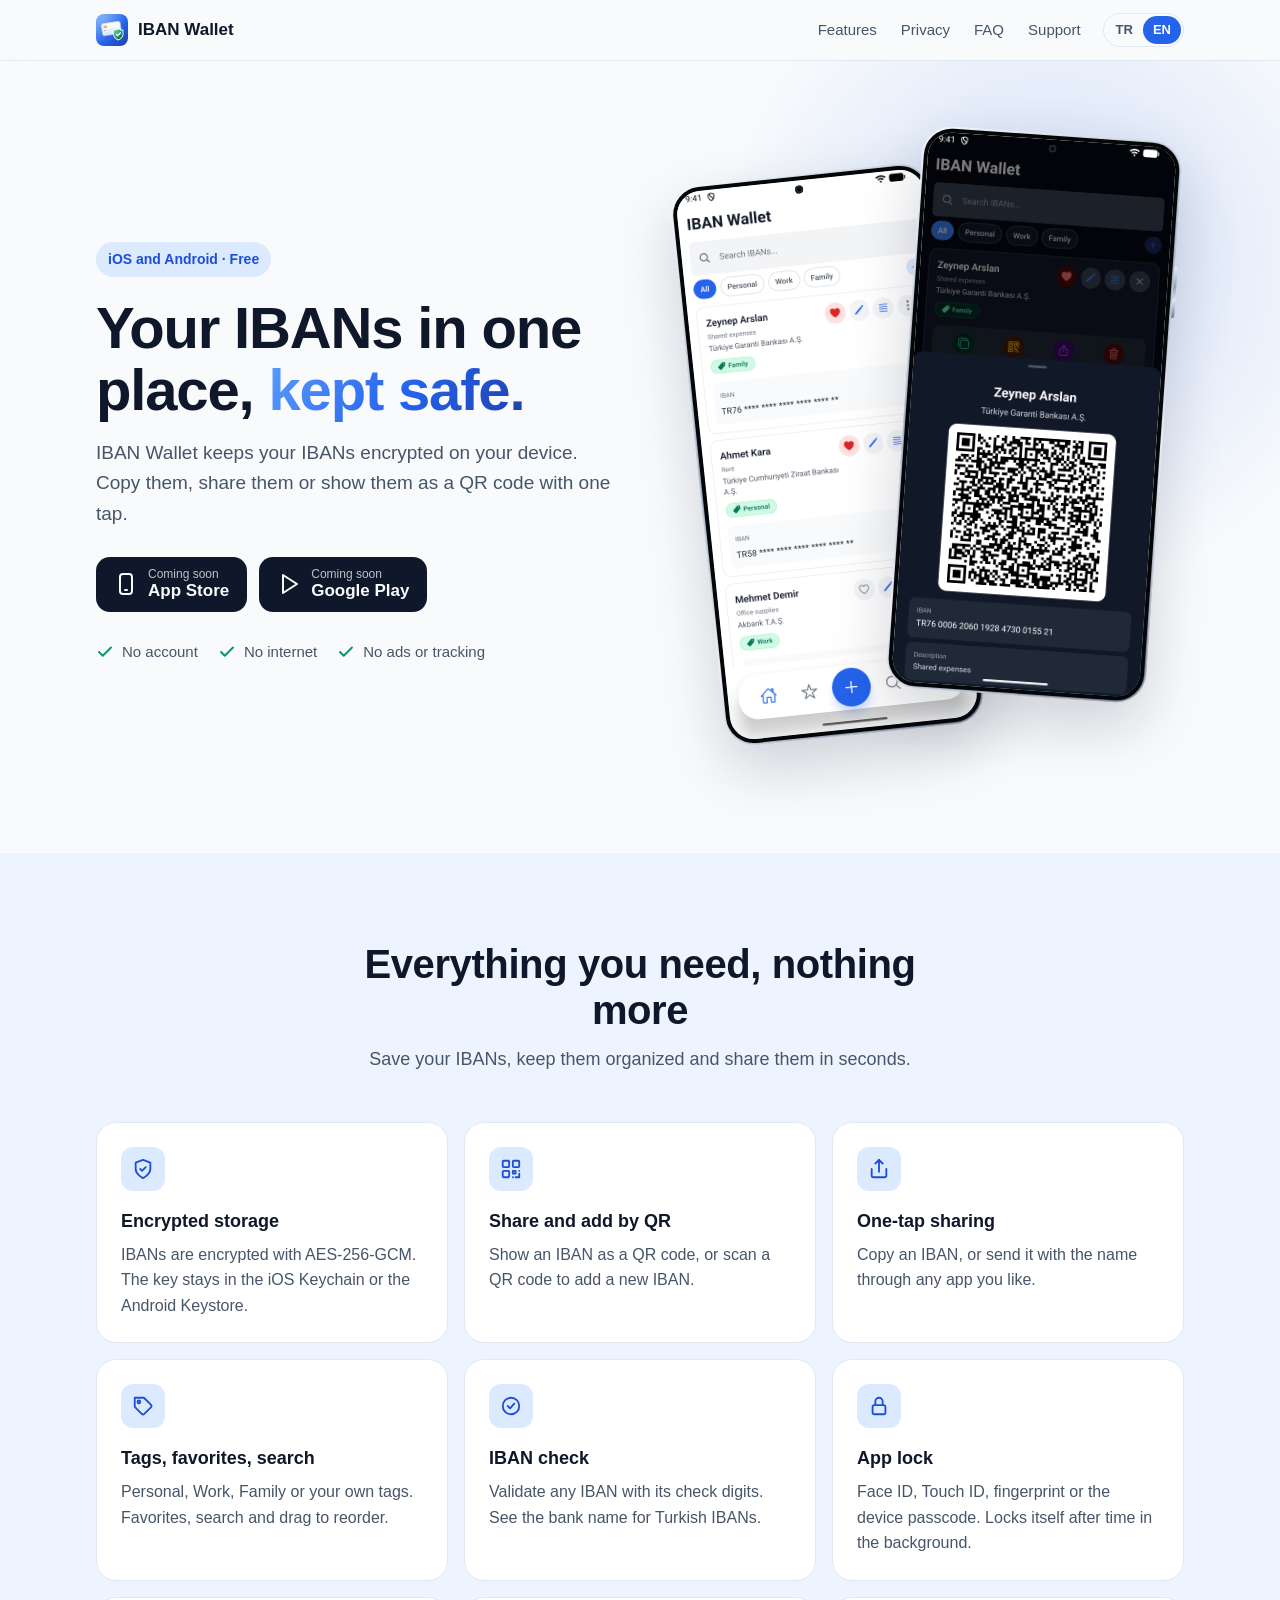
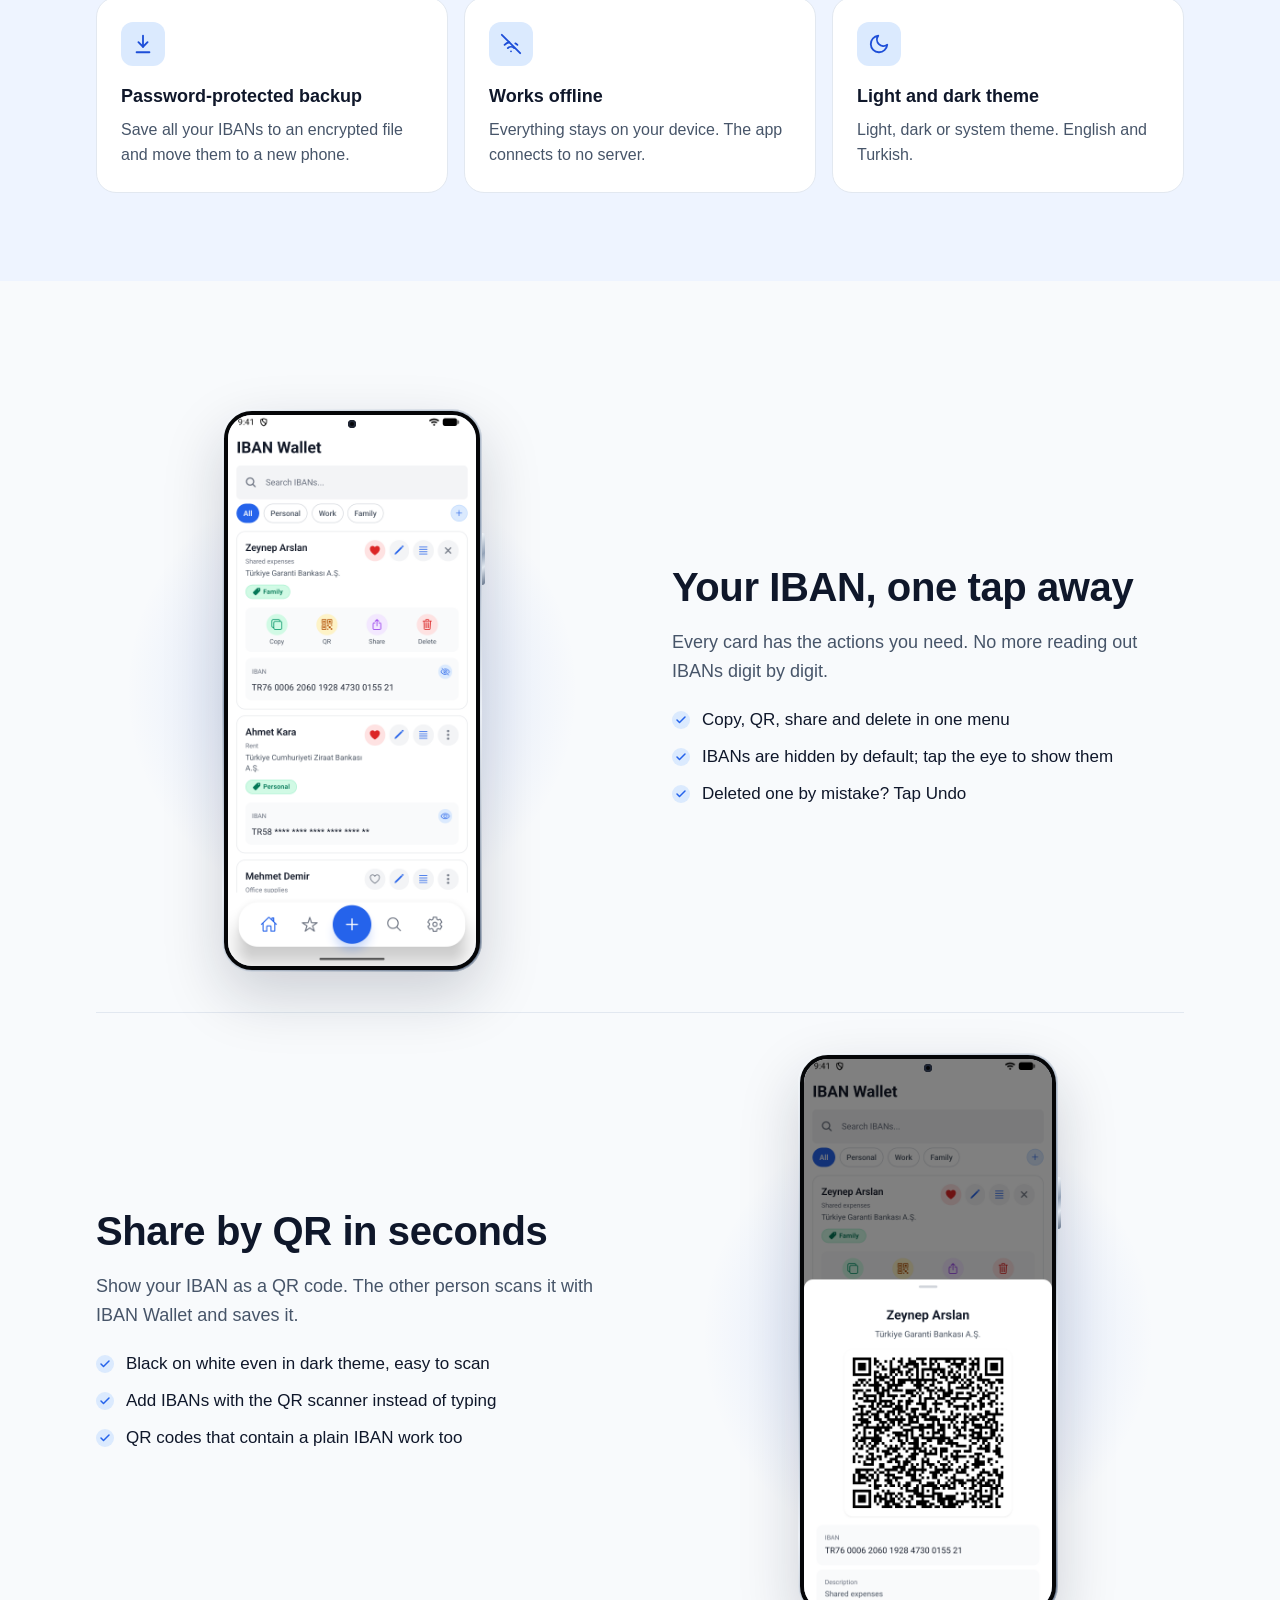
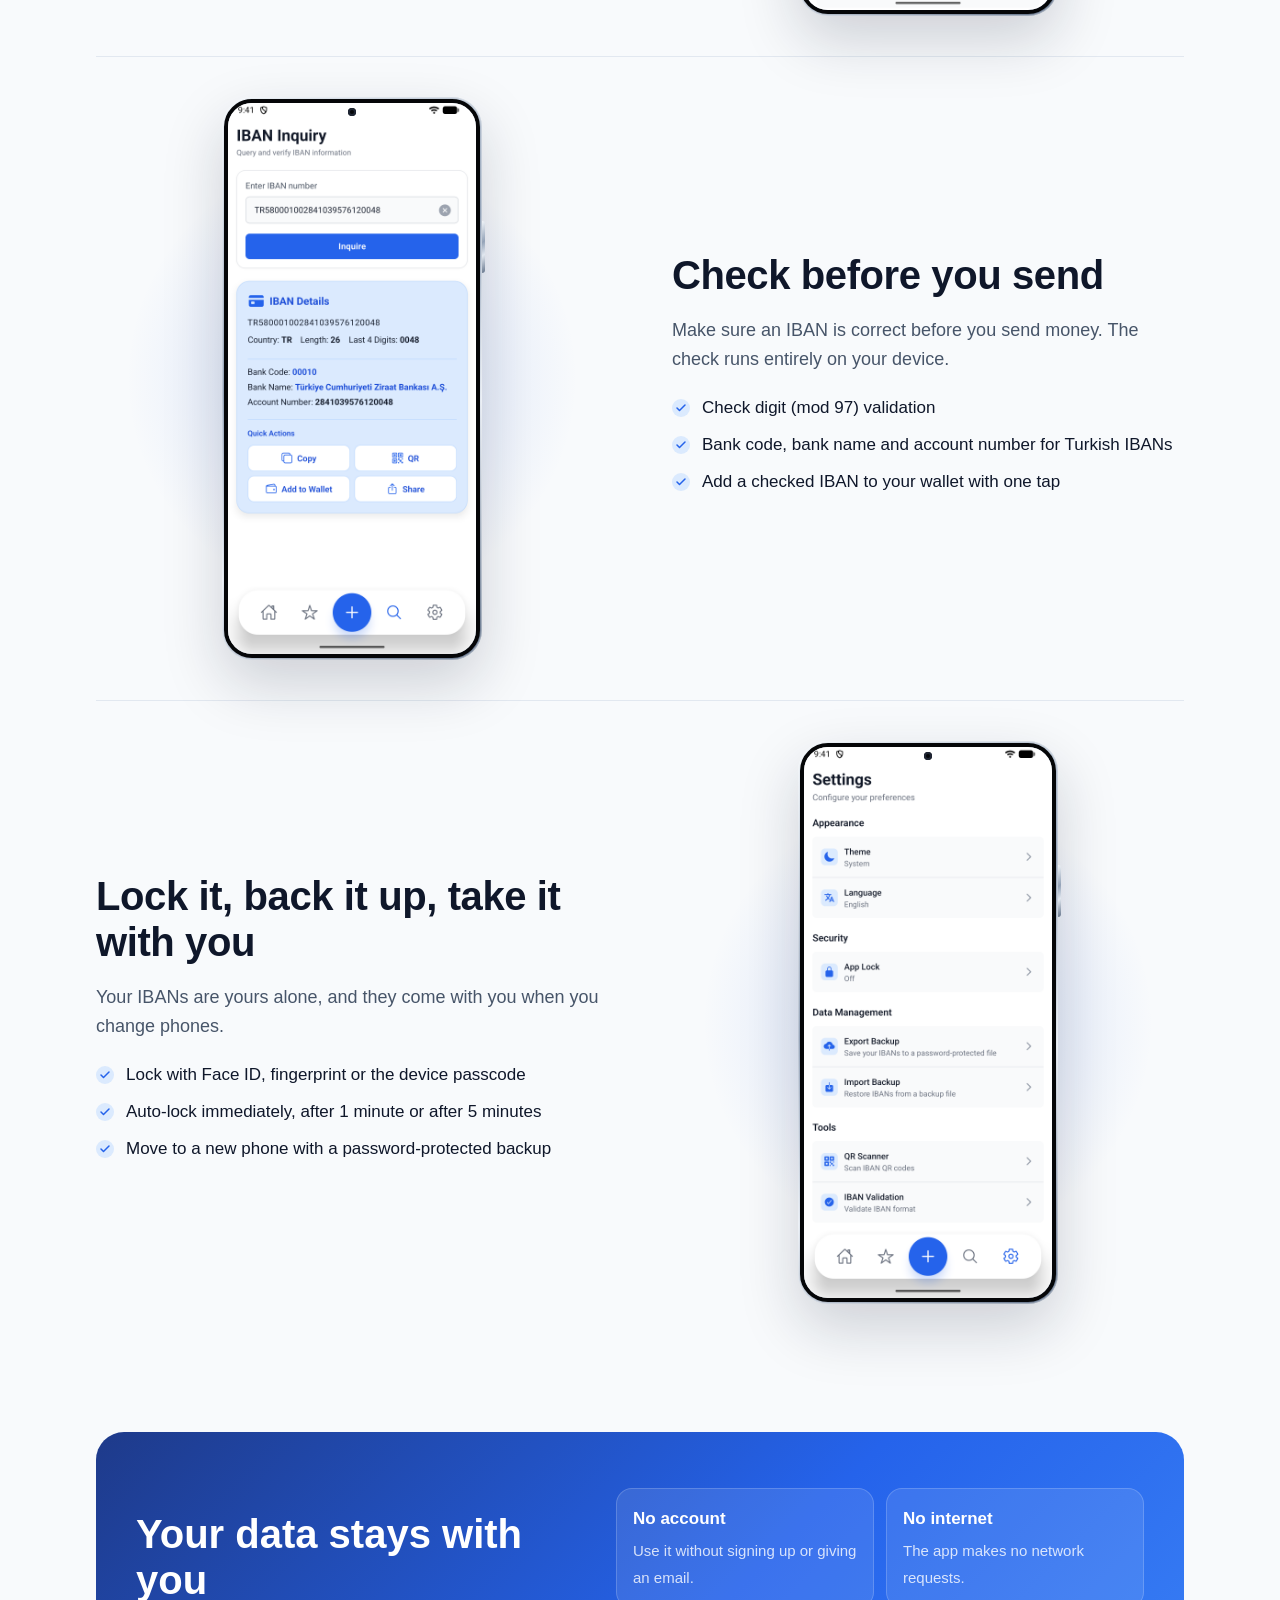
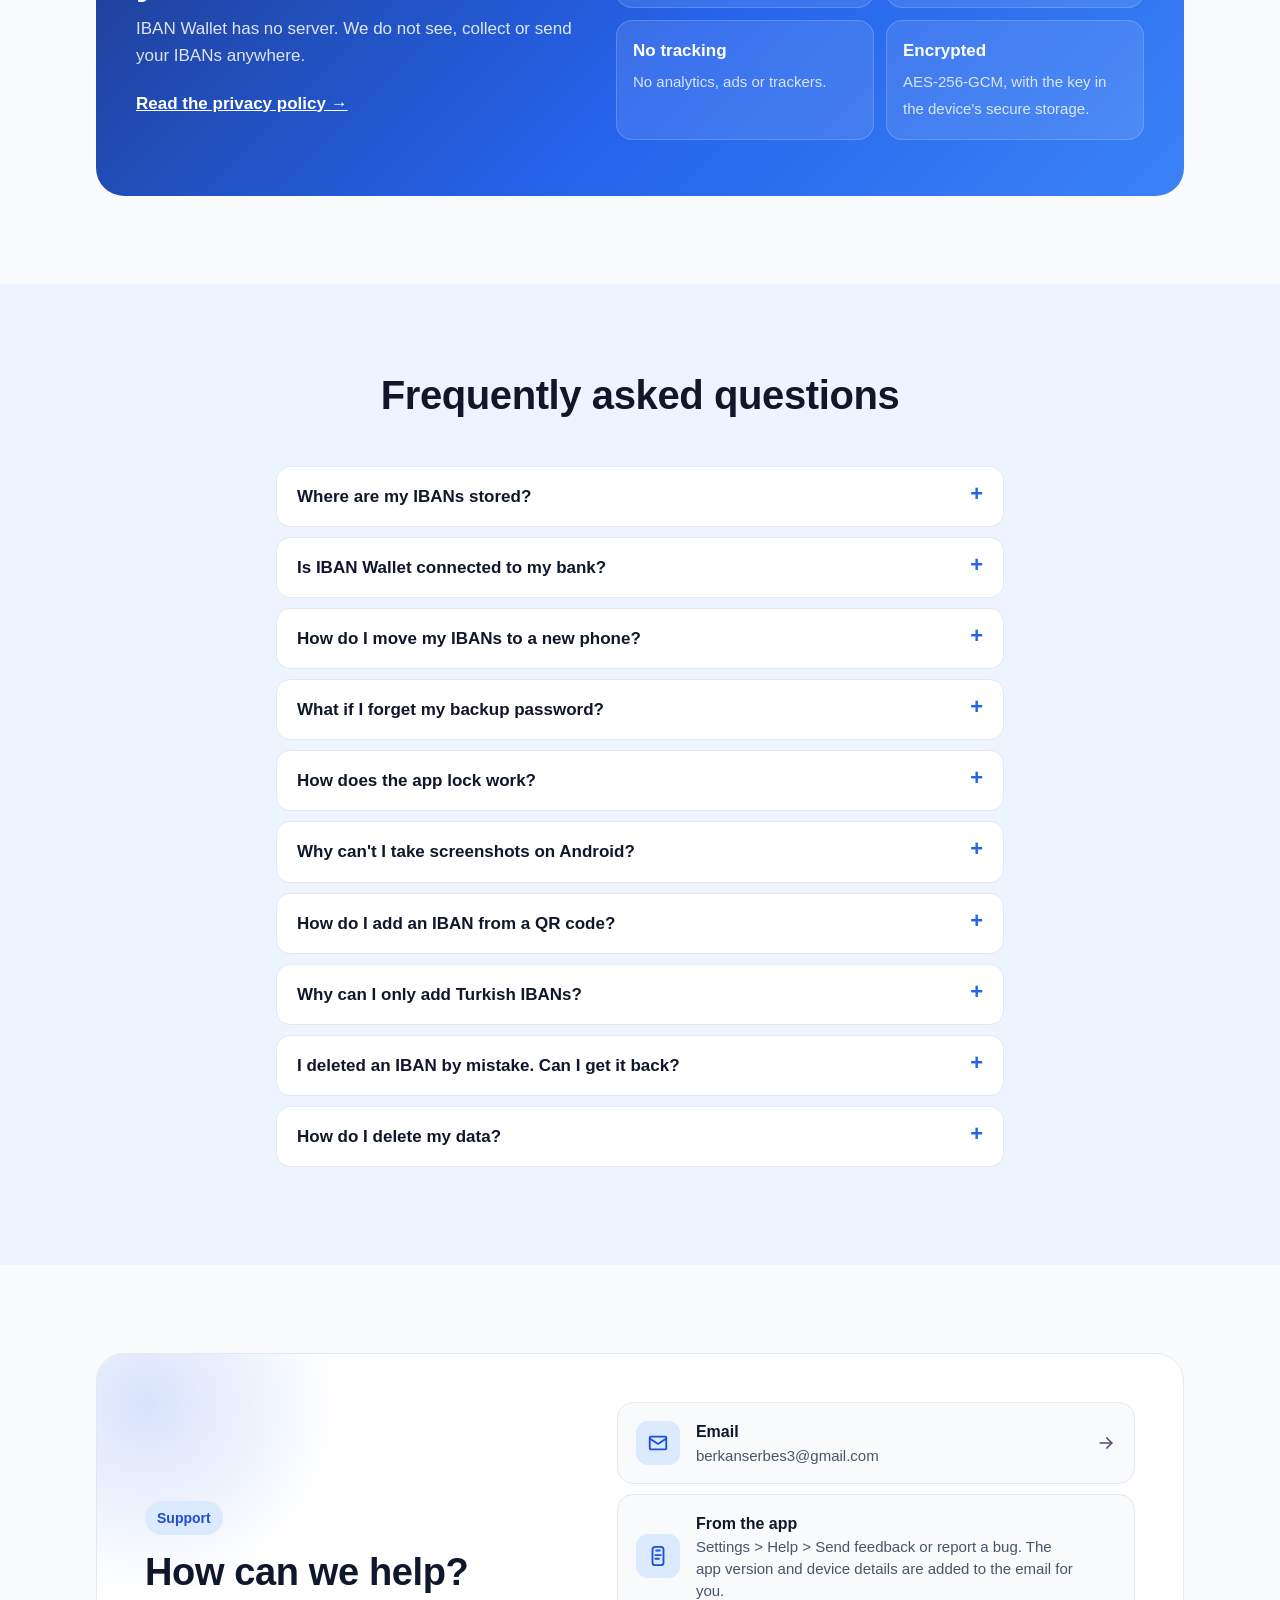
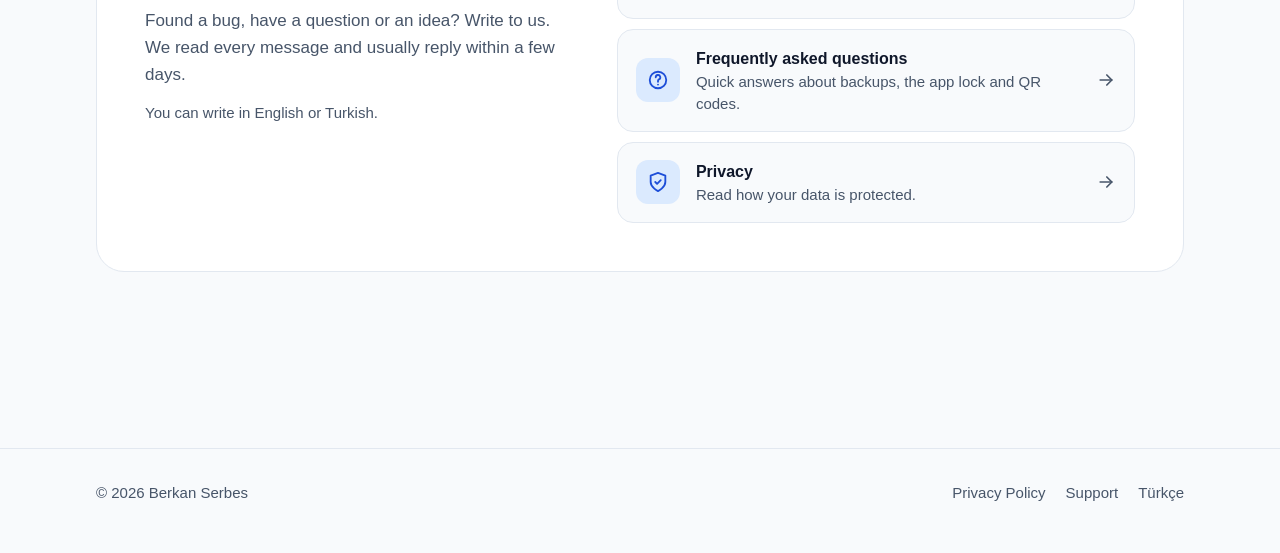
==== en/index.html @ 57b87718 "feat: Add IBAN Wallet website Landing page, support section and privacy policy in Turkish and Englis" ====
<!doctype html>
<html lang="en">
<head>
  <meta charset="utf-8">
  <meta name="viewport" content="width=device-width, initial-scale=1">
  <title>IBAN Wallet – Your IBANs in one place, kept safe</title>
  <meta name="description" content="IBAN Wallet keeps your IBANs encrypted on your device. Copy, share and show them as QR codes with one tap. No account, no internet, no tracking.">
  <meta name="theme-color" content="#2563eb">
  <meta property="og:title" content="IBAN Wallet">
  <meta property="og:description" content="Your IBANs in one place, kept safe. No account, no internet, no tracking.">
  <meta property="og:type" content="website">
  <link rel="icon" href="../icon.svg" type="image/svg+xml">
  <link rel="alternate" hreflang="tr" href="../">
  <link rel="alternate" hreflang="en" href="./">
  <link rel="stylesheet" href="../style.css">
</head>
<body>
  <header class="nav">
    <div class="container">
      <a class="brand" href="./"><img src="../icon.svg" alt="">IBAN Wallet</a>
      <nav class="nav-links" aria-label="Page">
        <a class="section-link" href="#features">Features</a>
        <a class="section-link" href="#privacy">Privacy</a>
        <a class="section-link" href="#faq">FAQ</a>
        <a class="section-link" href="#support">Support</a>
        <div class="lang"><a href="../" hreflang="tr" lang="tr">TR</a><span>EN</span></div>
      </nav>
    </div>
  </header>

  <main>
    <section class="hero">
      <div class="container">
        <div class="hero-text">
          <span class="eyebrow">iOS and Android · Free</span>
          <h1>Your IBANs in one place, <span class="accent">kept safe.</span></h1>
          <p class="lead">IBAN Wallet keeps your IBANs encrypted on your device. Copy them, share them or show them as a QR code with one tap.</p>
          <div class="store-buttons">
            <span class="store-button" aria-label="Coming soon to the App Store">
              <svg viewBox="0 0 24 24" fill="none" stroke="currentColor" stroke-width="2" stroke-linecap="round" stroke-linejoin="round" aria-hidden="true"><rect x="6" y="2" width="12" height="20" rx="3"/><path d="M11 18h2"/></svg>
              <span><small>Coming soon</small><strong>App Store</strong></span>
            </span>
            <span class="store-button" aria-label="Coming soon to Google Play">
              <svg viewBox="0 0 24 24" fill="none" stroke="currentColor" stroke-width="2" stroke-linecap="round" stroke-linejoin="round" aria-hidden="true"><path d="M6 3l14 9-14 9z"/></svg>
              <span><small>Coming soon</small><strong>Google Play</strong></span>
            </span>
          </div>
          <ul class="trust">
            <li><svg viewBox="0 0 24 24" fill="none" stroke="currentColor" stroke-width="2.5" stroke-linecap="round" stroke-linejoin="round" aria-hidden="true"><path d="M20 6 9 17l-5-5"/></svg>No account</li>
            <li><svg viewBox="0 0 24 24" fill="none" stroke="currentColor" stroke-width="2.5" stroke-linecap="round" stroke-linejoin="round" aria-hidden="true"><path d="M20 6 9 17l-5-5"/></svg>No internet</li>
            <li><svg viewBox="0 0 24 24" fill="none" stroke="currentColor" stroke-width="2.5" stroke-linecap="round" stroke-linejoin="round" aria-hidden="true"><path d="M20 6 9 17l-5-5"/></svg>No ads or tracking</li>
          </ul>
        </div>
        <div class="phones" aria-hidden="true">
          <div class="phone">
            <picture>
              <source srcset="../img/en/home-dark.png" media="(prefers-color-scheme: dark)">
              <img src="../img/en/home.png" alt="" width="540" height="1200">
            </picture>
          </div>
          <div class="phone">
            <img src="../img/en/qr-dark.png" alt="" width="540" height="1200">
          </div>
        </div>
      </div>
    </section>

    <section id="features" class="section alt">
      <div class="container">
        <div class="section-head">
          <h2>Everything you need, nothing more</h2>
          <p>Save your IBANs, keep them organized and share them in seconds.</p>
        </div>
        <div class="features">
          <article class="feature">
            <div class="icon"><svg viewBox="0 0 24 24" fill="none" stroke="currentColor" stroke-width="2" stroke-linecap="round" stroke-linejoin="round" aria-hidden="true"><path d="M12 22s8-4 8-10V5l-8-3-8 3v7c0 6 8 10 8 10z"/><path d="m9 12 2 2 4-4"/></svg></div>
            <h3>Encrypted storage</h3>
            <p>IBANs are encrypted with AES-256-GCM. The key stays in the iOS Keychain or the Android Keystore.</p>
          </article>
          <article class="feature">
            <div class="icon"><svg viewBox="0 0 24 24" fill="none" stroke="currentColor" stroke-width="2" stroke-linecap="round" stroke-linejoin="round" aria-hidden="true"><rect x="3" y="3" width="7" height="7" rx="1"/><rect x="14" y="3" width="7" height="7" rx="1"/><rect x="3" y="14" width="7" height="7" rx="1"/><path d="M14 14h3v3h-3zM21 14v.01M14 21h.01M17 21h4v-4"/></svg></div>
            <h3>Share and add by QR</h3>
            <p>Show an IBAN as a QR code, or scan a QR code to add a new IBAN.</p>
          </article>
          <article class="feature">
            <div class="icon"><svg viewBox="0 0 24 24" fill="none" stroke="currentColor" stroke-width="2" stroke-linecap="round" stroke-linejoin="round" aria-hidden="true"><path d="M4 12v7a2 2 0 0 0 2 2h12a2 2 0 0 0 2-2v-7"/><path d="m16 6-4-4-4 4"/><path d="M12 2v13"/></svg></div>
            <h3>One-tap sharing</h3>
            <p>Copy an IBAN, or send it with the name through any app you like.</p>
          </article>
          <article class="feature">
            <div class="icon"><svg viewBox="0 0 24 24" fill="none" stroke="currentColor" stroke-width="2" stroke-linecap="round" stroke-linejoin="round" aria-hidden="true"><path d="M20.6 13.4 13.4 20.6a2 2 0 0 1-2.8 0L3 13V3h10l7.6 7.6a2 2 0 0 1 0 2.8z"/><circle cx="7.5" cy="7.5" r="1.5"/></svg></div>
            <h3>Tags, favorites, search</h3>
            <p>Personal, Work, Family or your own tags. Favorites, search and drag to reorder.</p>
          </article>
          <article class="feature">
            <div class="icon"><svg viewBox="0 0 24 24" fill="none" stroke="currentColor" stroke-width="2" stroke-linecap="round" stroke-linejoin="round" aria-hidden="true"><circle cx="12" cy="12" r="9"/><path d="m8.5 12 2.5 2.5 4.5-5"/></svg></div>
            <h3>IBAN check</h3>
            <p>Validate any IBAN with its check digits. See the bank name for Turkish IBANs.</p>
          </article>
          <article class="feature">
            <div class="icon"><svg viewBox="0 0 24 24" fill="none" stroke="currentColor" stroke-width="2" stroke-linecap="round" stroke-linejoin="round" aria-hidden="true"><rect x="5" y="11" width="14" height="10" rx="2"/><path d="M8 11V7a4 4 0 0 1 8 0v4"/></svg></div>
            <h3>App lock</h3>
            <p>Face ID, Touch ID, fingerprint or the device passcode. Locks itself after time in the background.</p>
          </article>
          <article class="feature">
            <div class="icon"><svg viewBox="0 0 24 24" fill="none" stroke="currentColor" stroke-width="2" stroke-linecap="round" stroke-linejoin="round" aria-hidden="true"><path d="M12 3v12"/><path d="m7 10 5 5 5-5"/><path d="M5 21h14"/></svg></div>
            <h3>Password-protected backup</h3>
            <p>Save all your IBANs to an encrypted file and move them to a new phone.</p>
          </article>
          <article class="feature">
            <div class="icon"><svg viewBox="0 0 24 24" fill="none" stroke="currentColor" stroke-width="2" stroke-linecap="round" stroke-linejoin="round" aria-hidden="true"><path d="m2 2 20 20"/><path d="M8.5 16.5a5 5 0 0 1 7 0"/><path d="M5 12.9a10 10 0 0 1 5.2-2.8"/><path d="M19 12.9a10 10 0 0 0-2.3-1.6"/><path d="M12 20h.01"/></svg></div>
            <h3>Works offline</h3>
            <p>Everything stays on your device. The app connects to no server.</p>
          </article>
          <article class="feature">
            <div class="icon"><svg viewBox="0 0 24 24" fill="none" stroke="currentColor" stroke-width="2" stroke-linecap="round" stroke-linejoin="round" aria-hidden="true"><path d="M21 12.8A9 9 0 1 1 11.2 3a7 7 0 0 0 9.8 9.8z"/></svg></div>
            <h3>Light and dark theme</h3>
            <p>Light, dark or system theme. English and Turkish.</p>
          </article>
        </div>
      </div>
    </section>

    <section class="section">
      <div class="container">
        <div class="show">
          <div class="show-media">
            <div class="phone">
              <picture>
                <source srcset="../img/en/card-actions-dark.png" media="(prefers-color-scheme: dark)">
                <img src="../img/en/card-actions.png" alt="Copy, QR, share and delete actions on an IBAN card" width="540" height="1200" loading="lazy">
              </picture>
            </div>
          </div>
          <div class="show-text">
            <h2>Your IBAN, one tap away</h2>
            <p>Every card has the actions you need. No more reading out IBANs digit by digit.</p>
            <ul class="checks">
              <li>Copy, QR, share and delete in one menu</li>
              <li>IBANs are hidden by default; tap the eye to show them</li>
              <li>Deleted one by mistake? Tap Undo</li>
            </ul>
          </div>
        </div>

        <div class="show reverse">
          <div class="show-media">
            <div class="phone">
              <picture>
                <source srcset="../img/en/qr-dark.png" media="(prefers-color-scheme: dark)">
                <img src="../img/en/qr.png" alt="QR code created for an IBAN" width="540" height="1200" loading="lazy">
              </picture>
            </div>
          </div>
          <div class="show-text">
            <h2>Share by QR in seconds</h2>
            <p>Show your IBAN as a QR code. The other person scans it with IBAN Wallet and saves it.</p>
            <ul class="checks">
              <li>Black on white even in dark theme, easy to scan</li>
              <li>Add IBANs with the QR scanner instead of typing</li>
              <li>QR codes that contain a plain IBAN work too</li>
            </ul>
          </div>
        </div>

        <div class="show">
          <div class="show-media">
            <div class="phone">
              <picture>
                <source srcset="../img/en/inquiry-dark.png" media="(prefers-color-scheme: dark)">
                <img src="../img/en/inquiry.png" alt="IBAN check screen with bank code and bank name" width="540" height="1200" loading="lazy">
              </picture>
            </div>
          </div>
          <div class="show-text">
            <h2>Check before you send</h2>
            <p>Make sure an IBAN is correct before you send money. The check runs entirely on your device.</p>
            <ul class="checks">
              <li>Check digit (mod 97) validation</li>
              <li>Bank code, bank name and account number for Turkish IBANs</li>
              <li>Add a checked IBAN to your wallet with one tap</li>
            </ul>
          </div>
        </div>

        <div class="show reverse">
          <div class="show-media">
            <div class="phone">
              <picture>
                <source srcset="../img/en/settings-dark.png" media="(prefers-color-scheme: dark)">
                <img src="../img/en/settings.png" alt="Settings screen with app lock and backup" width="540" height="1200" loading="lazy">
              </picture>
            </div>
          </div>
          <div class="show-text">
            <h2>Lock it, back it up, take it with you</h2>
            <p>Your IBANs are yours alone, and they come with you when you change phones.</p>
            <ul class="checks">
              <li>Lock with Face ID, fingerprint or the device passcode</li>
              <li>Auto-lock immediately, after 1 minute or after 5 minutes</li>
              <li>Move to a new phone with a password-protected backup</li>
            </ul>
          </div>
        </div>
      </div>
    </section>

    <section id="privacy" class="section" style="padding-top:0">
      <div class="container">
        <div class="privacy-band">
          <div>
            <h2>Your data stays with you</h2>
            <p>IBAN Wallet has no server. We do not see, collect or send your IBANs anywhere.</p>
            <a class="link" href="privacy/">Read the privacy policy →</a>
          </div>
          <div class="privacy-points">
            <div><strong>No account</strong><span>Use it without signing up or giving an email.</span></div>
            <div><strong>No internet</strong><span>The app makes no network requests.</span></div>
            <div><strong>No tracking</strong><span>No analytics, ads or trackers.</span></div>
            <div><strong>Encrypted</strong><span>AES-256-GCM, with the key in the device's secure storage.</span></div>
          </div>
        </div>
      </div>
    </section>

    <section id="faq" class="section alt">
      <div class="container narrow">
        <div class="section-head">
          <h2>Frequently asked questions</h2>
        </div>

        <details>
          <summary>Where are my IBANs stored?</summary>
          <p>Only on your device, encrypted. IBAN Wallet has no account or server, and your IBANs are never sent over the internet.</p>
        </details>
        <details>
          <summary>Is IBAN Wallet connected to my bank?</summary>
          <p>No. IBAN Wallet is not a banking app. It does not connect to any bank, move money or show balances. It only helps you keep your IBANs organized and share them.</p>
        </details>
        <details>
          <summary>How do I move my IBANs to a new phone?</summary>
          <p>Go to Settings &gt; Export Backup, choose a password and save the file (for example to Files, Drive or email). On the new phone, use Settings &gt; Import Backup with the same password. Existing IBANs are kept and duplicates are skipped.</p>
        </details>
        <details>
          <summary>What if I forget my backup password?</summary>
          <p>The backup cannot be opened without it, and there is no way to reset it. Export a new backup with a password you will remember.</p>
        </details>
        <details>
          <summary>How does the app lock work?</summary>
          <p>Turn it on in Settings &gt; App Lock. The app then asks for Face ID, fingerprint or your device passcode when it opens and after it has been in the background for the time you choose.</p>
        </details>
        <details>
          <summary>Why can't I take screenshots on Android?</summary>
          <p>While the app lock is on, screenshots are turned off on Android, so your IBANs do not show in the recent apps screen. Turn the lock off to take screenshots again.</p>
        </details>
        <details>
          <summary>How do I add an IBAN from a QR code?</summary>
          <p>Open Settings &gt; QR Scanner and point the camera at the code. QR codes shown by IBAN Wallet and codes that contain a plain IBAN are supported.</p>
        </details>
        <details>
          <summary>Why can I only add Turkish IBANs?</summary>
          <p>The add form currently supports TR IBANs. Support for IBANs from other countries is planned.</p>
        </details>
        <details>
          <summary>I deleted an IBAN by mistake. Can I get it back?</summary>
          <p>Yes, tap Undo on the message that appears right after deleting.</p>
        </details>
        <details>
          <summary>How do I delete my data?</summary>
          <p>You can delete any IBAN in the app. Uninstalling the app removes all of its data from your device.</p>
        </details>
      </div>
    </section>

    <section id="support" class="section">
      <div class="container">
        <div class="support">
          <div class="support-intro">
            <span class="eyebrow">Support</span>
            <h2>How can we help?</h2>
            <p>Found a bug, have a question or an idea? Write to us. We read every message and usually reply within a few days.</p>
            <p class="support-meta">You can write in English or Turkish.</p>
          </div>
          <div class="support-options">
          <a class="option" href="mailto:berkanserbes3@gmail.com?subject=IBAN%20Wallet%20Support">
            <span class="option-icon"><svg viewBox="0 0 24 24" fill="none" stroke="currentColor" stroke-width="2" stroke-linecap="round" stroke-linejoin="round" aria-hidden="true"><path d="M4 5h16a1 1 0 0 1 1 1v12a1 1 0 0 1-1 1H4a1 1 0 0 1-1-1V6a1 1 0 0 1 1-1z"/><path d="m3 7 9 6 9-6"/></svg></span>
            <span class="option-text"><strong>Email</strong><span>berkanserbes3@gmail.com</span></span>
            <svg class="option-arrow" viewBox="0 0 24 24" fill="none" stroke="currentColor" stroke-width="2" stroke-linecap="round" stroke-linejoin="round" aria-hidden="true"><path d="M5 12h14"/><path d="m13 6 6 6-6 6"/></svg>
          </a>
          <div class="option">
            <span class="option-icon"><svg viewBox="0 0 24 24" fill="none" stroke="currentColor" stroke-width="2" stroke-linecap="round" stroke-linejoin="round" aria-hidden="true"><rect x="6" y="2" width="12" height="20" rx="3"/><path d="M10 6h4"/><path d="M9 11h6M9 15h4"/></svg></span>
            <span class="option-text"><strong>From the app</strong><span>Settings &gt; Help &gt; Send feedback or report a bug. The app version and device details are added to the email for you.</span></span>
          </div>
          <a class="option" href="#faq">
            <span class="option-icon"><svg viewBox="0 0 24 24" fill="none" stroke="currentColor" stroke-width="2" stroke-linecap="round" stroke-linejoin="round" aria-hidden="true"><circle cx="12" cy="12" r="9"/><path d="M9.5 9a2.5 2.5 0 1 1 3.5 2.3c-.6.3-1 .8-1 1.5V14"/><path d="M12 17h.01"/></svg></span>
            <span class="option-text"><strong>Frequently asked questions</strong><span>Quick answers about backups, the app lock and QR codes.</span></span>
            <svg class="option-arrow" viewBox="0 0 24 24" fill="none" stroke="currentColor" stroke-width="2" stroke-linecap="round" stroke-linejoin="round" aria-hidden="true"><path d="M5 12h14"/><path d="m13 6 6 6-6 6"/></svg>
          </a>
          <a class="option" href="privacy/">
            <span class="option-icon"><svg viewBox="0 0 24 24" fill="none" stroke="currentColor" stroke-width="2" stroke-linecap="round" stroke-linejoin="round" aria-hidden="true"><path d="M12 22s8-4 8-10V5l-8-3-8 3v7c0 6 8 10 8 10z"/><path d="m9 12 2 2 4-4"/></svg></span>
            <span class="option-text"><strong>Privacy</strong><span>Read how your data is protected.</span></span>
            <svg class="option-arrow" viewBox="0 0 24 24" fill="none" stroke="currentColor" stroke-width="2" stroke-linecap="round" stroke-linejoin="round" aria-hidden="true"><path d="M5 12h14"/><path d="m13 6 6 6-6 6"/></svg>
          </a>
          </div>
        </div>
      </div>
    </section>
  </main>

  <footer>
    <div class="container">
      <span>© 2026 Berkan Serbes</span>
      <nav aria-label="Footer">
        <a href="privacy/">Privacy Policy</a>
        <a href="#support">Support</a>
        <a href="../" hreflang="tr" lang="tr">Türkçe</a>
      </nav>
    </div>
  </footer>
</body>
</html>
---- style.css ----
:root {
  --bg: #f8fafc;
  --bg-alt: #eef4ff;
  --surface: #ffffff;
  --text: #0f172a;
  --muted: #475569;
  --border: #e2e8f0;
  --primary: #2563eb;
  --primary-strong: #1d4ed8;
  --primary-soft: #dbeafe;
  --primary-soft-text: #1d4ed8;
  --glow: rgba(37, 99, 235, 0.18);
  --frame: linear-gradient(145deg, #f1f5f9, #94a3b8 40%, #e2e8f0 65%, #64748b);
  --shadow: 0 24px 60px rgba(15, 23, 42, 0.18);
  color-scheme: light;
}

@media (prefers-color-scheme: dark) {
  :root {
    --bg: #0b1120;
    --bg-alt: #0f1a33;
    --surface: #111827;
    --text: #f1f5f9;
    --muted: #94a3b8;
    --border: #1f2937;
    --primary: #3b82f6;
    --primary-strong: #60a5fa;
    --primary-soft: #172554;
    --primary-soft-text: #93c5fd;
    --glow: rgba(59, 130, 246, 0.22);
    --frame: linear-gradient(145deg, #64748b, #1e293b 40%, #475569 65%, #0f172a);
    --shadow: 0 24px 60px rgba(0, 0, 0, 0.5);
    color-scheme: dark;
  }
}

* {
  box-sizing: border-box;
}

html {
  -webkit-text-size-adjust: 100%;
  scroll-behavior: smooth;
}

body {
  margin: 0;
  background: var(--bg);
  color: var(--text);
  font-family: -apple-system, BlinkMacSystemFont, "Segoe UI", Roboto, "Helvetica Neue", Arial, sans-serif;
  font-size: 17px;
  line-height: 1.6;
}

img {
  display: block;
  max-width: 100%;
  height: auto;
}

a {
  color: var(--primary);
}

.container {
  max-width: 1120px;
  margin: 0 auto;
  padding: 0 16px;
}

.narrow {
  max-width: 760px;
}

/* Navigation */

.nav {
  position: sticky;
  top: 0;
  z-index: 10;
  background: color-mix(in srgb, var(--bg) 85%, transparent);
  backdrop-filter: saturate(180%) blur(12px);
  -webkit-backdrop-filter: saturate(180%) blur(12px);
  border-bottom: 1px solid var(--border);
}

.nav .container {
  display: flex;
  align-items: center;
  justify-content: space-between;
  gap: 16px;
  height: 60px;
}

.brand {
  display: flex;
  align-items: center;
  gap: 10px;
  color: var(--text);
  font-weight: 700;
  text-decoration: none;
  white-space: nowrap;
}

.brand img {
  width: 32px;
  height: 32px;
  border-radius: 8px;
}

.nav-links {
  display: flex;
  align-items: center;
  gap: 4px;
  font-size: 15px;
}

.nav-links a {
  color: var(--muted);
  text-decoration: none;
  padding: 6px 10px;
  border-radius: 8px;
}

.nav-links a:hover {
  color: var(--text);
  background: var(--bg-alt);
}

.lang {
  display: flex;
  align-items: center;
  margin-left: 8px;
  border: 1px solid var(--border);
  border-radius: 999px;
  padding: 2px;
  font-size: 13px;
  font-weight: 600;
}

.lang a,
.lang span {
  padding: 4px 10px;
  border-radius: 999px;
}

.lang span {
  background: var(--primary);
  color: #ffffff;
}

.nav-links .lang a {
  padding: 4px 10px;
}

@media (max-width: 720px) {
  .nav-links .section-link {
    display: none;
  }
}

/* Hero */

.hero {
  position: relative;
  overflow: hidden;
  padding: 72px 0 80px;
}

.hero::before {
  content: "";
  position: absolute;
  inset: -20% -10% auto auto;
  width: 720px;
  height: 720px;
  background: radial-gradient(circle, var(--glow), transparent 65%);
  pointer-events: none;
}

.hero .container {
  position: relative;
  display: grid;
  grid-template-columns: 1.05fr 1fr;
  align-items: center;
  gap: 48px;
}

.eyebrow {
  display: inline-flex;
  align-items: center;
  gap: 8px;
  background: var(--primary-soft);
  color: var(--primary-soft-text);
  font-size: 14px;
  font-weight: 600;
  border-radius: 999px;
  padding: 6px 12px;
}

.hero h1 {
  font-size: clamp(36px, 6vw, 58px);
  line-height: 1.08;
  letter-spacing: -0.02em;
  margin: 20px 0 16px;
}

.hero h1 .accent {
  background: linear-gradient(120deg, #5b9bff, var(--primary) 55%, #1e40af);
  -webkit-background-clip: text;
  background-clip: text;
  color: transparent;
}

.hero .lead {
  color: var(--muted);
  font-size: 19px;
  max-width: 520px;
  margin: 0 0 28px;
}

.store-buttons {
  display: flex;
  flex-wrap: wrap;
  gap: 12px;
}

.store-button {
  display: inline-flex;
  align-items: center;
  gap: 10px;
  background: var(--text);
  color: var(--bg);
  border-radius: 14px;
  padding: 10px 18px;
  text-decoration: none;
  line-height: 1.2;
}

.store-button svg {
  width: 24px;
  height: 24px;
  flex: none;
}

.store-button small {
  display: block;
  font-size: 12px;
  opacity: 0.75;
}

.store-button strong {
  display: block;
  font-size: 17px;
}

.trust {
  display: flex;
  flex-wrap: wrap;
  gap: 8px 20px;
  margin: 28px 0 0;
  padding: 0;
  list-style: none;
  color: var(--muted);
  font-size: 15px;
}

.trust li {
  display: flex;
  align-items: center;
  gap: 8px;
}

.trust svg {
  width: 18px;
  height: 18px;
  color: #059669;
  flex: none;
}

/* Phone frames */

.phones {
  position: relative;
  height: 640px;
}

.phone {
  position: absolute;
  width: 260px;
  background: var(--frame);
  border-radius: 30px;
  padding: 2px;
  box-shadow: var(--shadow), inset 0 0 0 1px rgba(255, 255, 255, 0.35);
}

.phone img {
  width: 100%;
  border: 4px solid #050608;
  border-radius: 28px;
  background: #050608;
}

/* Punch-hole camera */
.phone::after {
  content: "";
  position: absolute;
  top: 11px;
  left: 50%;
  width: 8px;
  height: 8px;
  border-radius: 50%;
  background: #050608;
  box-shadow: inset 0 0 0 2px #1e2533;
  transform: translateX(-50%);
}

/* Side button */
.phone::before {
  content: "";
  position: absolute;
  top: 22%;
  right: -3px;
  width: 3px;
  height: 52px;
  border-radius: 0 3px 3px 0;
  background: var(--frame);
}

.phones .phone:first-child {
  left: 4%;
  top: 40px;
  transform: rotate(-6deg);
}

.phones .phone:last-child {
  right: 4%;
  top: 0;
  transform: rotate(4deg);
}

/* Sections */

section {
  scroll-margin-top: 72px;
}

.section {
  padding: 88px 0;
}

.section.alt {
  background: var(--bg-alt);
}

.section-head {
  text-align: center;
  max-width: 640px;
  margin: 0 auto 48px;
}

.section-head h2,
.show h2 {
  font-size: clamp(28px, 4vw, 40px);
  line-height: 1.15;
  letter-spacing: -0.01em;
  margin: 0 0 12px;
}

.section-head p {
  color: var(--muted);
  font-size: 18px;
  margin: 0;
}

/* Features */

.features {
  display: grid;
  grid-template-columns: repeat(3, 1fr);
  gap: 16px;
}

.feature {
  background: var(--surface);
  border: 1px solid var(--border);
  border-radius: 20px;
  padding: 24px;
}

.feature .icon {
  display: grid;
  place-items: center;
  width: 44px;
  height: 44px;
  border-radius: 12px;
  background: var(--primary-soft);
  color: var(--primary-soft-text);
  margin-bottom: 16px;
}

.feature .icon svg {
  width: 22px;
  height: 22px;
}

.feature h3 {
  font-size: 18px;
  margin: 0 0 6px;
}

.feature p {
  color: var(--muted);
  font-size: 16px;
  margin: 0;
}

/* Showcase rows */

.show {
  display: grid;
  grid-template-columns: 1fr 1fr;
  align-items: center;
  gap: 64px;
  padding: 40px 0;
}

.show + .show {
  border-top: 1px solid var(--border);
}

.show.reverse .show-media {
  order: 2;
}

.show-media {
  display: flex;
  justify-content: center;
  position: relative;
}

.show-media::before {
  content: "";
  position: absolute;
  inset: 10% 5%;
  background: radial-gradient(circle, var(--glow), transparent 70%);
}

.show-media .phone {
  position: relative;
  width: 260px;
}

.show-text p {
  color: var(--muted);
  font-size: 18px;
}

.checks {
  list-style: none;
  padding: 0;
  margin: 20px 0 0;
}

.checks li {
  position: relative;
  padding-left: 30px;
  margin-bottom: 10px;
}

.checks li::before {
  content: "";
  position: absolute;
  left: 0;
  top: 5px;
  width: 18px;
  height: 18px;
  border-radius: 50%;
  background: var(--primary-soft) url("data:image/svg+xml,%3Csvg xmlns='http://www.w3.org/2000/svg' viewBox='0 0 24 24' fill='none' stroke='%232563eb' stroke-width='3' stroke-linecap='round' stroke-linejoin='round'%3E%3Cpath d='M20 6 9 17l-5-5'/%3E%3C/svg%3E") center / 12px no-repeat;
}

/* Privacy band */

.privacy-band {
  background: linear-gradient(135deg, #1e3a8a, #2563eb 55%, #3b82f6);
  color: #ffffff;
  border-radius: 28px;
  padding: 56px 40px;
  display: grid;
  grid-template-columns: 1fr 1.2fr;
  gap: 40px;
  align-items: center;
}

.privacy-band h2 {
  font-size: clamp(28px, 4vw, 40px);
  line-height: 1.15;
  margin: 0 0 12px;
}

.privacy-band p {
  color: rgba(255, 255, 255, 0.85);
  margin: 0 0 20px;
}

.privacy-band .link {
  color: #ffffff;
  font-weight: 600;
}

.privacy-points {
  display: grid;
  grid-template-columns: 1fr 1fr;
  gap: 12px;
}

.privacy-points div {
  background: rgba(255, 255, 255, 0.1);
  border: 1px solid rgba(255, 255, 255, 0.18);
  border-radius: 16px;
  padding: 16px;
}

.privacy-points strong {
  display: block;
  font-size: 17px;
  margin-bottom: 4px;
}

.privacy-points span {
  color: rgba(255, 255, 255, 0.8);
  font-size: 15px;
}

/* FAQ */

details {
  background: var(--surface);
  border: 1px solid var(--border);
  border-radius: 14px;
  padding: 16px 20px;
  margin-bottom: 10px;
}

summary {
  cursor: pointer;
  font-weight: 600;
  list-style: none;
  display: flex;
  justify-content: space-between;
  gap: 16px;
}

summary::-webkit-details-marker {
  display: none;
}

summary::after {
  content: "+";
  color: var(--primary);
  font-size: 22px;
  line-height: 1;
}

details[open] summary::after {
  content: "–";
}

details p {
  margin: 10px 0 0;
  color: var(--muted);
}

/* Support */

.support {
  position: relative;
  overflow: hidden;
  display: grid;
  grid-template-columns: 0.9fr 1.1fr;
  gap: 48px;
  align-items: center;
  background: var(--surface);
  border: 1px solid var(--border);
  border-radius: 28px;
  padding: 48px;
}

.support::before {
  content: "";
  position: absolute;
  top: -160px;
  left: -160px;
  width: 420px;
  height: 420px;
  background: radial-gradient(circle, var(--glow), transparent 65%);
  pointer-events: none;
}

.support-intro {
  position: relative;
}

.support h2 {
  font-size: clamp(28px, 4vw, 38px);
  line-height: 1.15;
  letter-spacing: -0.01em;
  margin: 16px 0 12px;
}

.support-intro p {
  color: var(--muted);
  margin: 0 0 12px;
}

.support-intro .support-meta {
  font-size: 15px;
  margin: 0;
}

.support-options {
  position: relative;
  display: grid;
  gap: 10px;
}

.option {
  display: grid;
  grid-template-columns: 44px 1fr 20px;
  align-items: center;
  gap: 16px;
  background: var(--bg);
  border: 1px solid var(--border);
  border-radius: 16px;
  padding: 16px 18px;
  color: var(--text);
  text-decoration: none;
  transition: border-color 0.15s, transform 0.15s;
}

a.option:hover {
  border-color: var(--primary);
  transform: translateY(-1px);
}

.option-icon {
  display: grid;
  place-items: center;
  width: 44px;
  height: 44px;
  border-radius: 12px;
  background: var(--primary-soft);
  color: var(--primary-soft-text);
}

.option-icon svg {
  width: 22px;
  height: 22px;
}

.option-text strong {
  display: block;
  font-size: 16px;
}

.option-text span {
  display: block;
  color: var(--muted);
  font-size: 15px;
  line-height: 1.45;
  overflow-wrap: anywhere;
}

.option-arrow {
  width: 20px;
  height: 20px;
  color: var(--muted);
  transition: color 0.15s, transform 0.15s;
}

a.option:hover .option-arrow {
  color: var(--primary);
  transform: translateX(2px);
}

/* Document pages (privacy policy) */

.doc {
  padding: 56px 0 24px;
}

.doc h1 {
  font-size: clamp(32px, 5vw, 44px);
  line-height: 1.15;
  margin: 0 0 8px;
}

.doc h2 {
  font-size: 22px;
  margin: 36px 0 8px;
}

.doc .updated {
  color: var(--muted);
  font-size: 15px;
  margin: 0 0 24px;
}

/* Footer */

footer {
  border-top: 1px solid var(--border);
  margin-top: 88px;
  padding: 32px 0 48px;
  color: var(--muted);
  font-size: 15px;
}

footer .container {
  display: flex;
  flex-wrap: wrap;
  justify-content: space-between;
  gap: 16px;
}

footer nav {
  display: flex;
  flex-wrap: wrap;
  gap: 20px;
}

footer a {
  color: var(--muted);
  text-decoration: none;
}

footer a:hover {
  color: var(--text);
}

/* Responsive */

@media (max-width: 900px) {
  .hero {
    padding: 48px 0 56px;
  }

  .hero .container,
  .show,
  .privacy-band {
    grid-template-columns: 1fr;
  }

  .hero-text {
    text-align: center;
  }

  .hero .lead {
    margin-left: auto;
    margin-right: auto;
  }

  .store-buttons,
  .trust {
    justify-content: center;
  }

  .phones {
    height: 540px;
    max-width: 440px;
    width: 100%;
    margin: 0 auto;
  }

  .phone {
    width: 210px;
    border-radius: 25px;
  }

  .phone img {
    border-width: 3px;
    border-radius: 23px;
  }

  .phone::after {
    top: 9px;
    width: 7px;
    height: 7px;
  }

  .features {
    grid-template-columns: 1fr 1fr;
  }

  .show {
    gap: 32px;
    text-align: center;
  }

  .show.reverse .show-media {
    order: 0;
  }

  .show-media .phone {
    width: 240px;
  }

  .checks {
    display: inline-block;
    text-align: left;
  }

  .privacy-band {
    padding: 40px 24px;
  }

  .support {
    grid-template-columns: 1fr;
    gap: 28px;
    padding: 32px 20px;
  }
}

@media (max-width: 560px) {
  .section {
    padding: 64px 0;
  }

  .features,
  .privacy-points {
    grid-template-columns: 1fr;
  }

  .phones {
    height: 440px;
  }

  .phone {
    width: 170px;
    border-radius: 21px;
  }

  .phone img {
    border-radius: 19px;
  }

  .phone::after {
    top: 8px;
    width: 6px;
    height: 6px;
  }

  .phones .phone:first-child {
    left: 2%;
  }

  .phones .phone:last-child {
    right: 2%;
  }
}
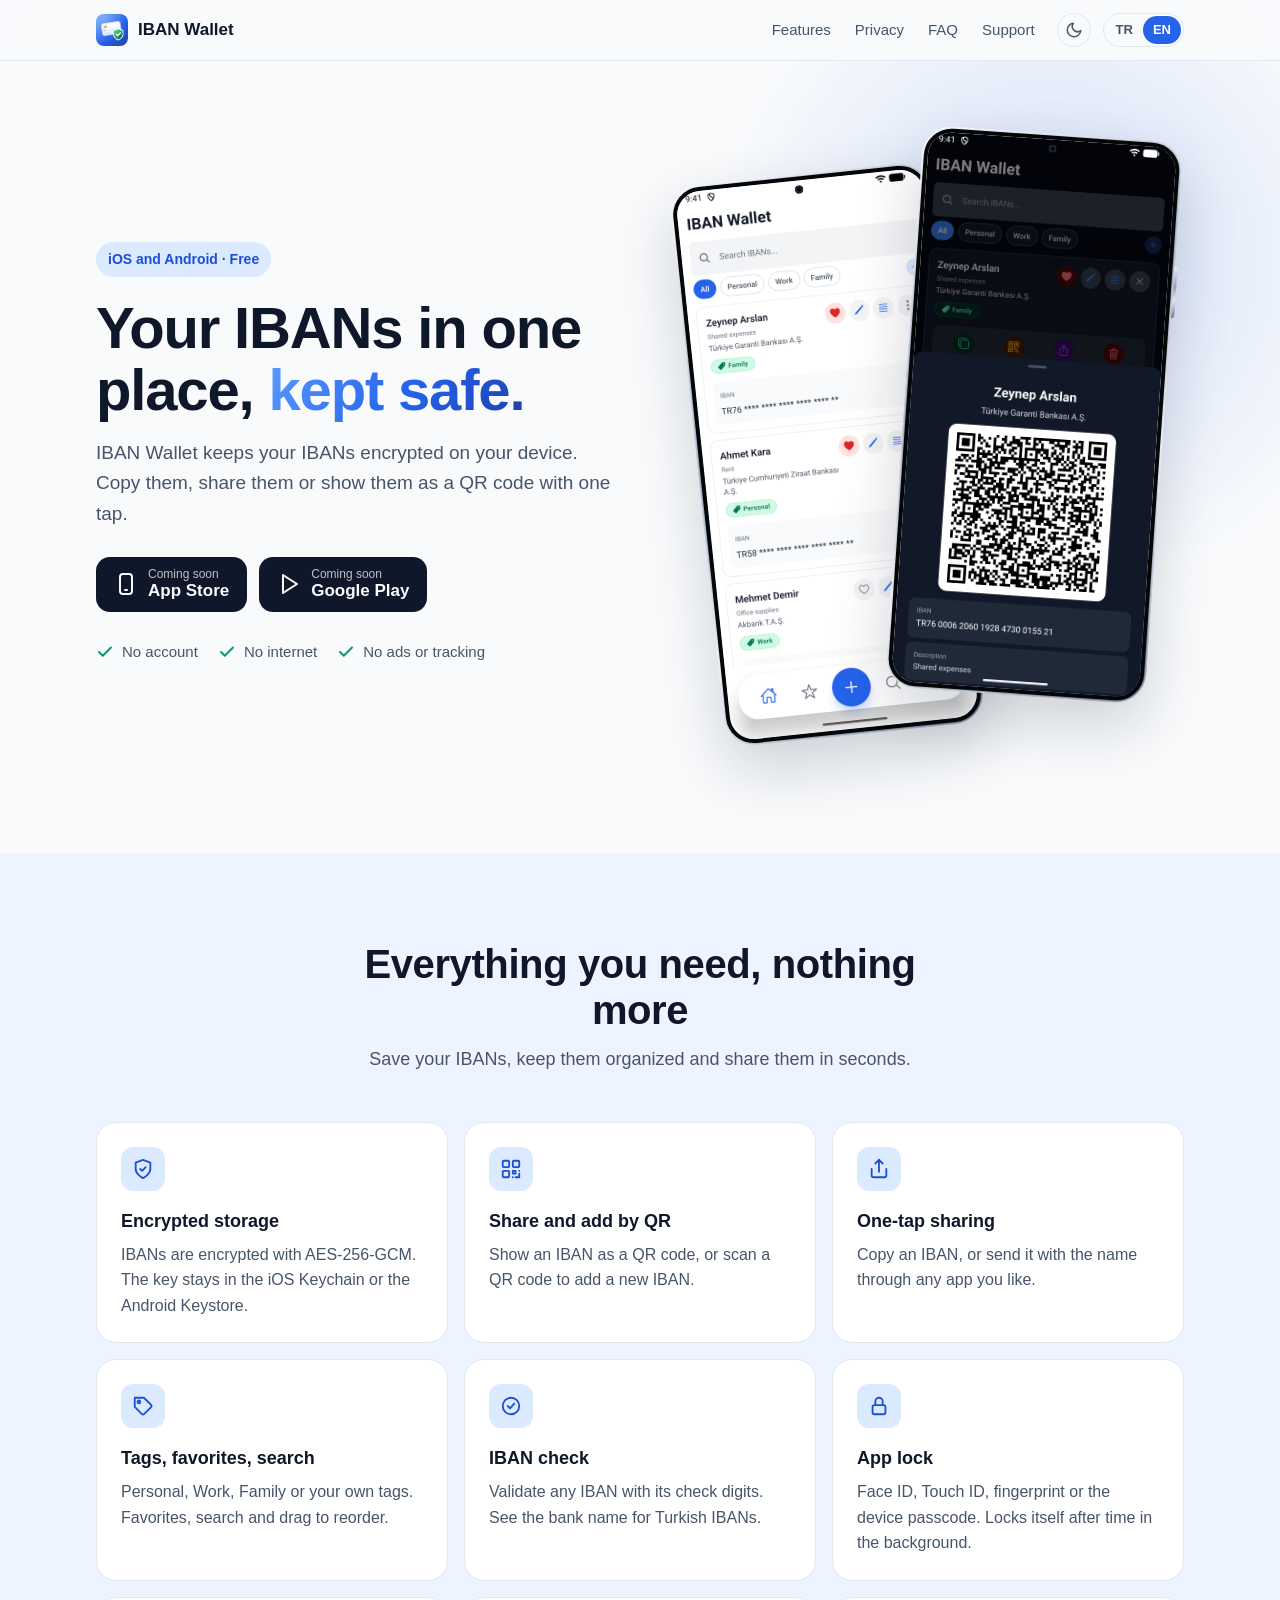
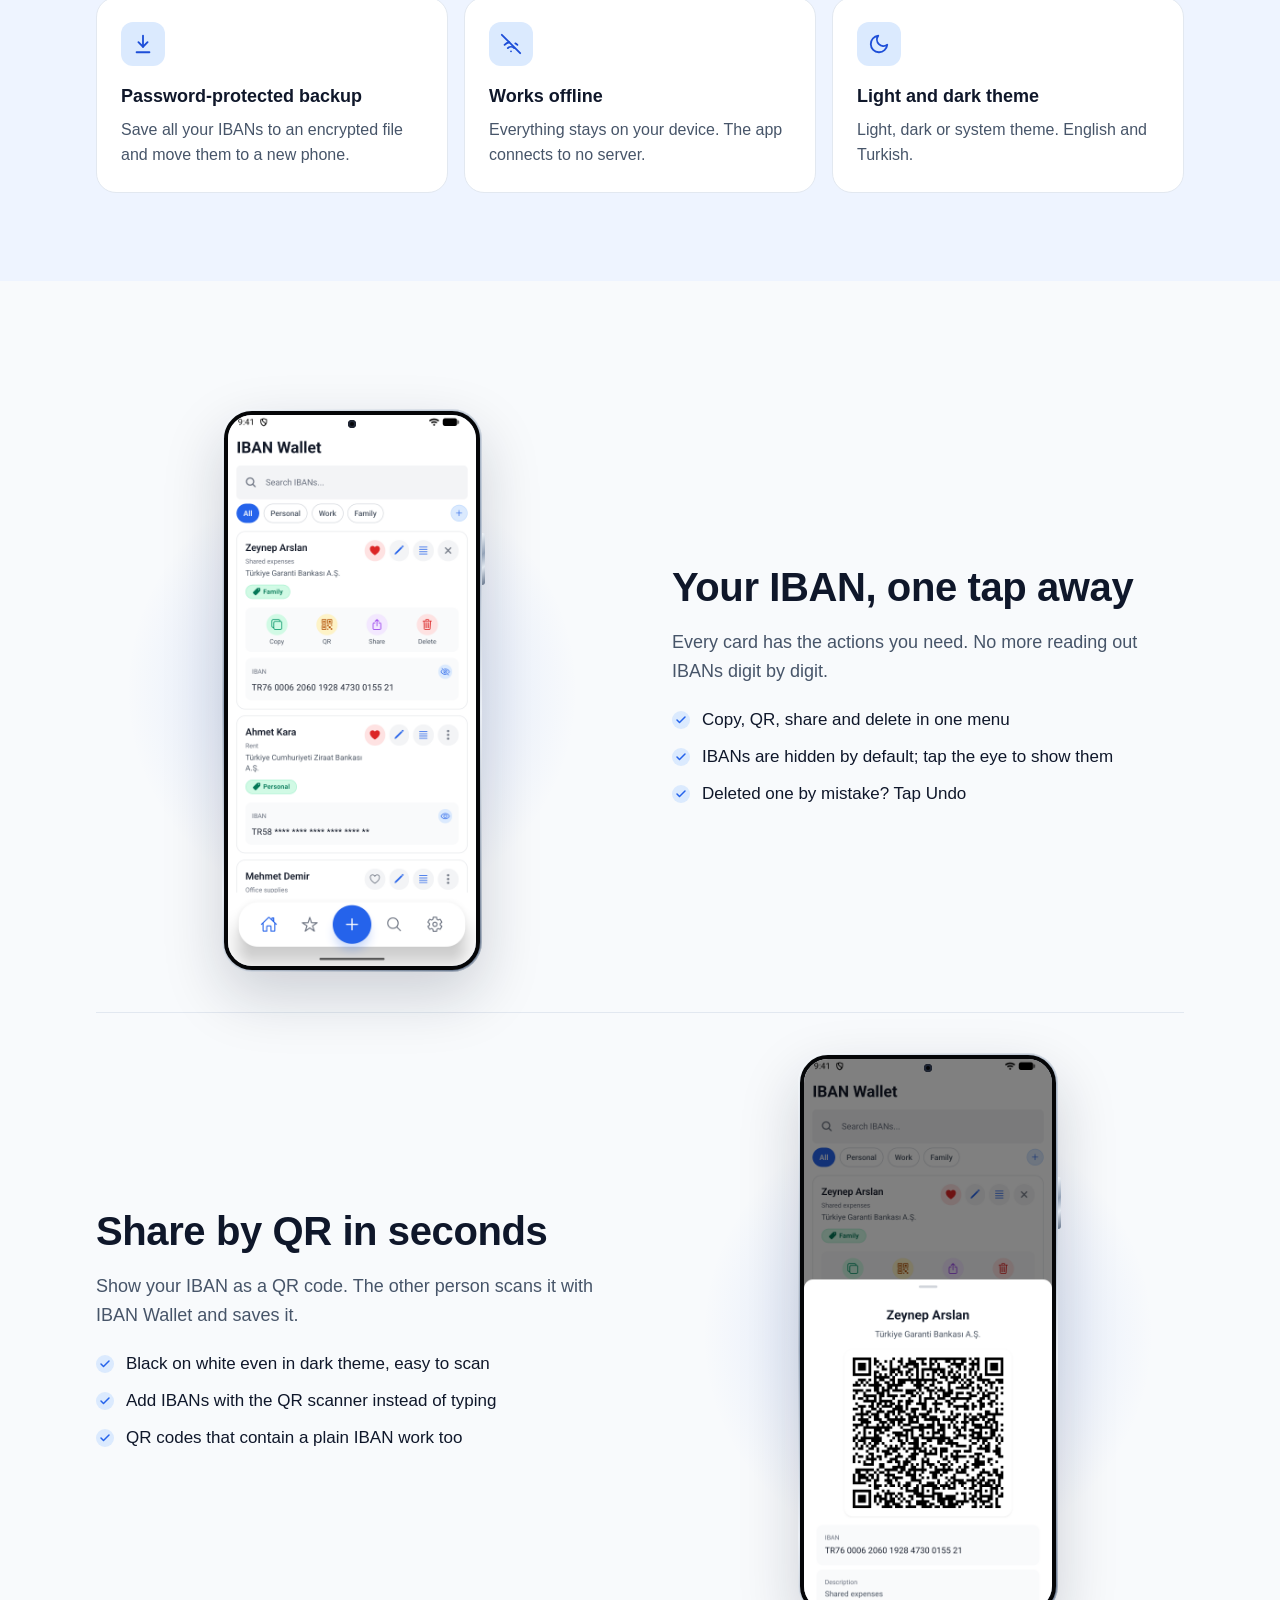
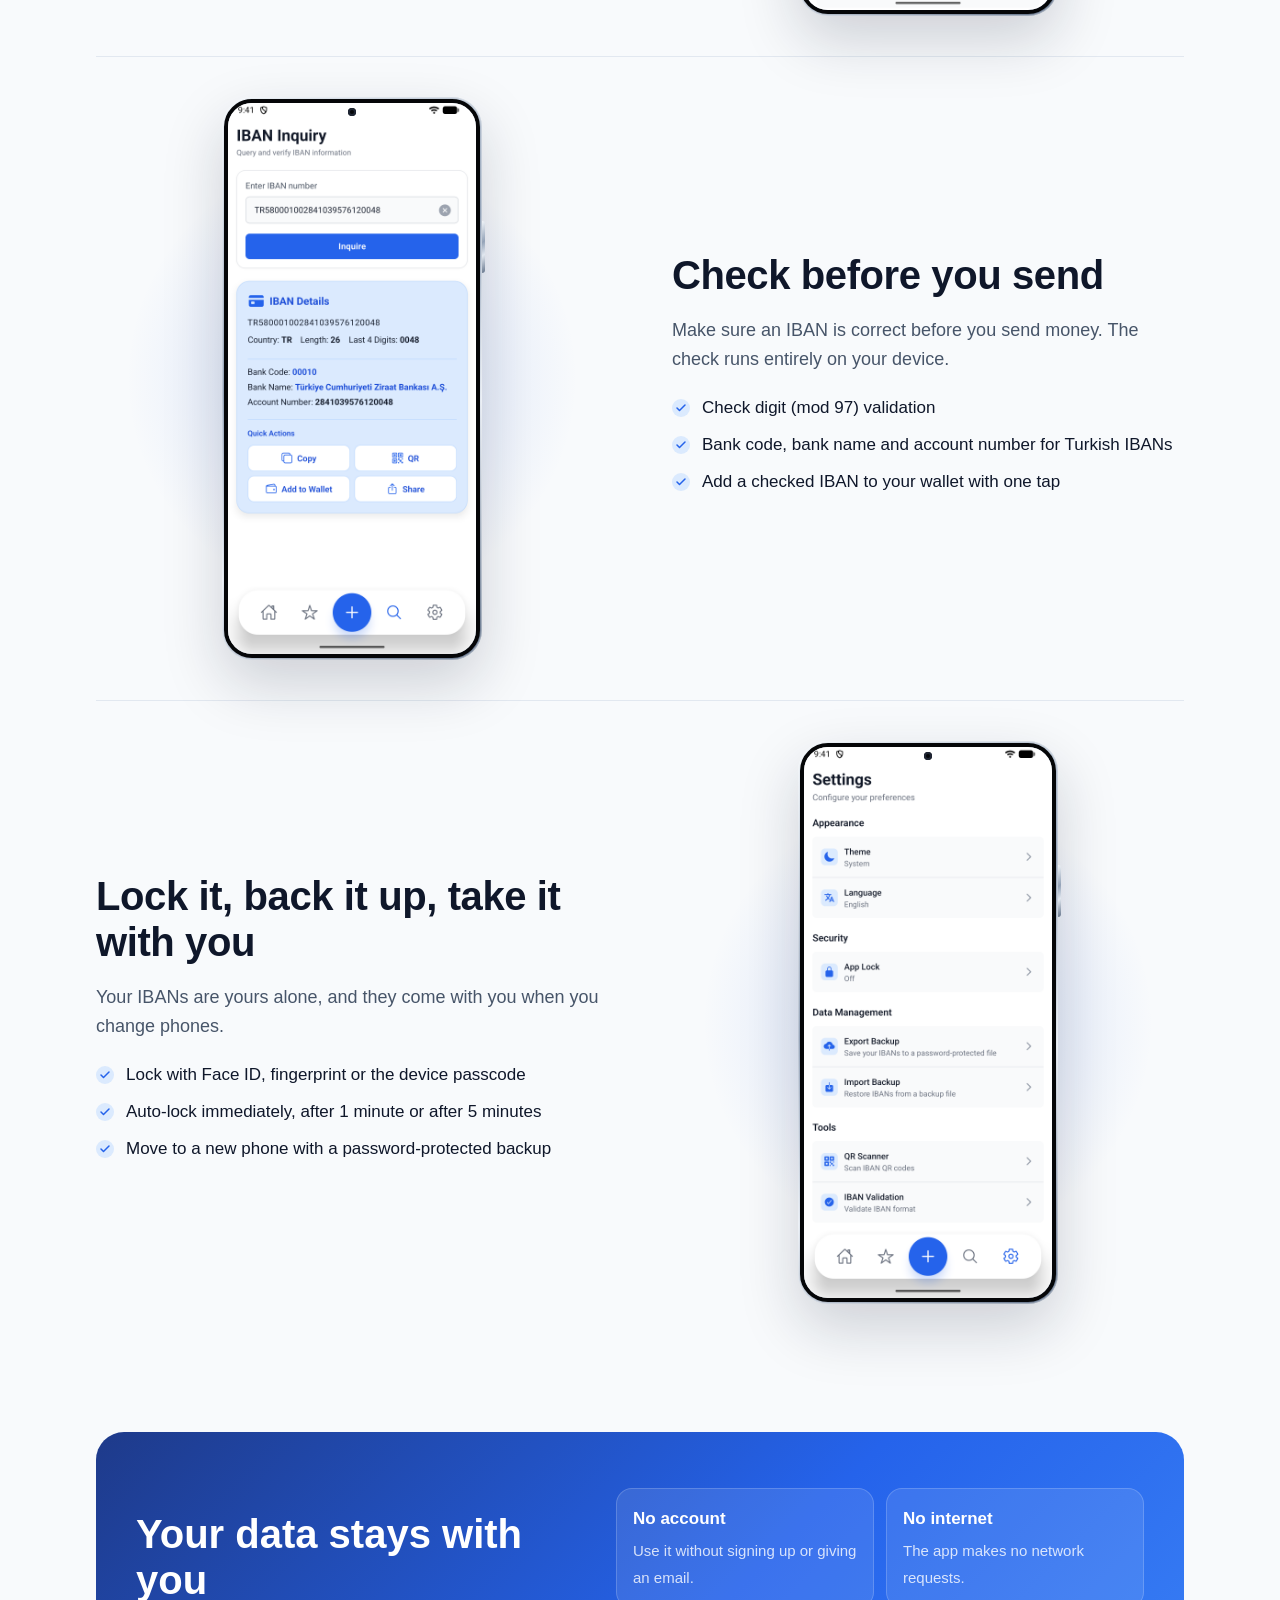
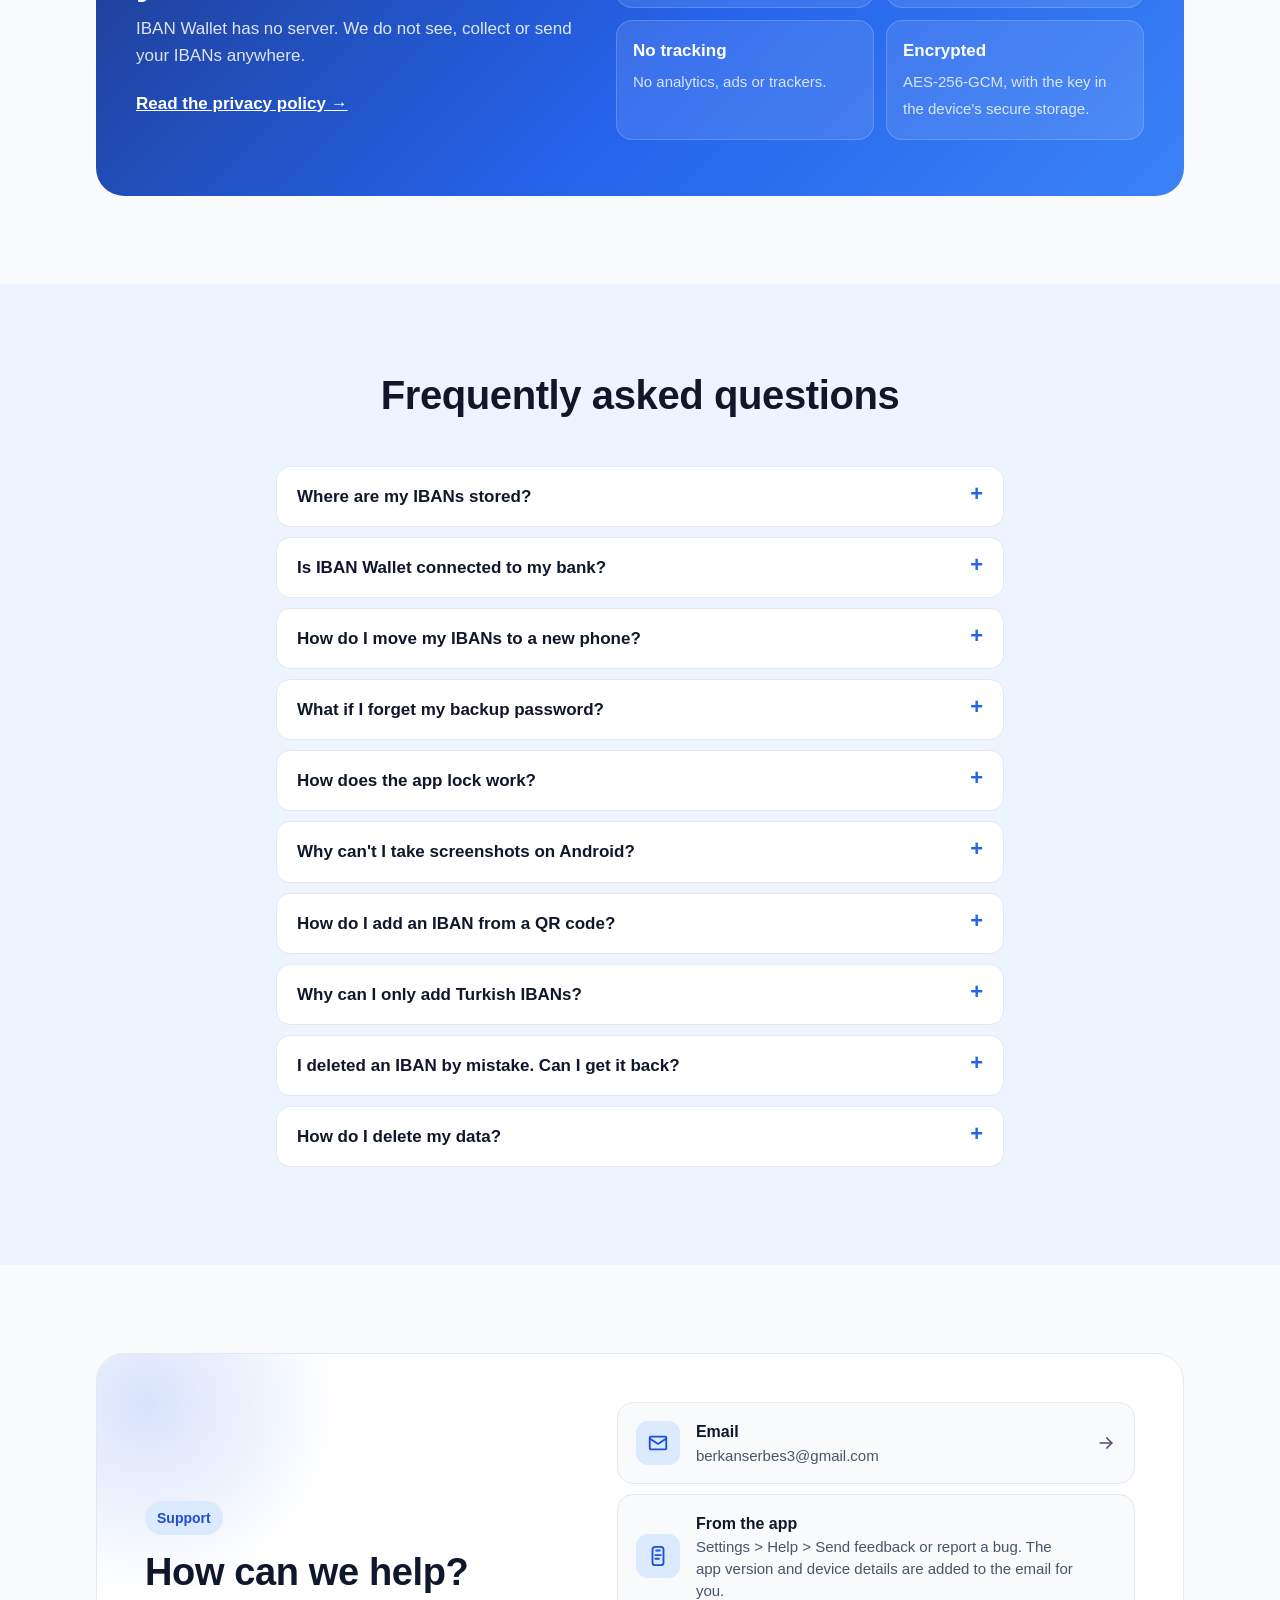
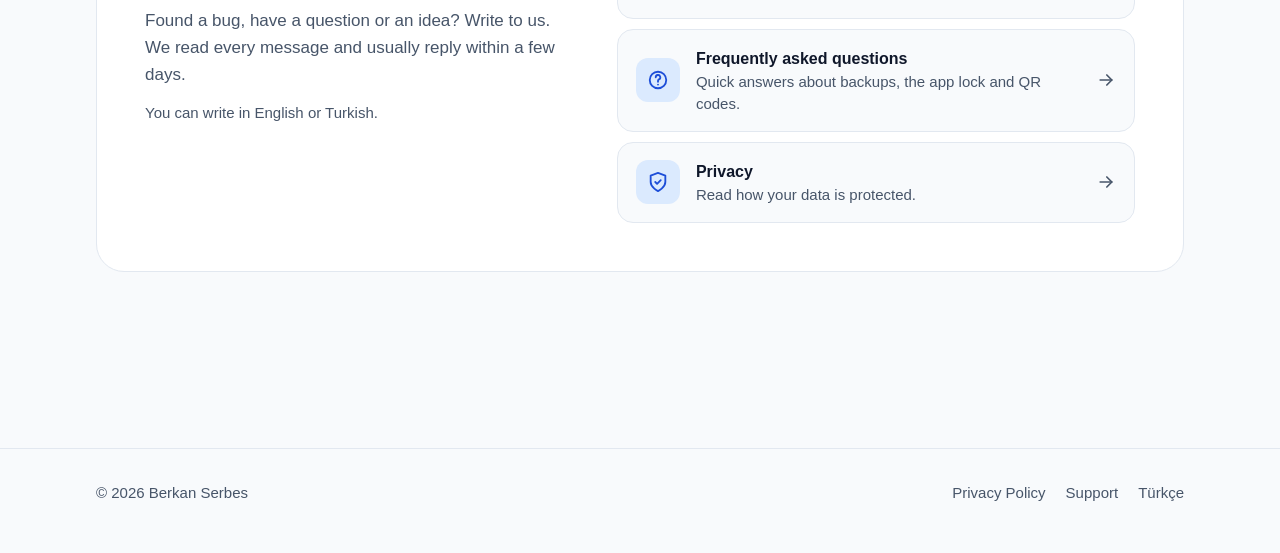
==== commit 58918abb: "feat: Add light and dark theme toggle The site followed only the system theme. Add a toggle in the h" ====
--- a/en/index.html
+++ b/en/index.html
@@ -12,6 +12,7 @@
   <link rel="icon" href="../icon.svg" type="image/svg+xml">
   <link rel="alternate" hreflang="tr" href="../">
   <link rel="alternate" hreflang="en" href="./">
+  <script src="../theme.js"></script>
   <link rel="stylesheet" href="../style.css">
 </head>
 <body>
@@ -23,6 +24,10 @@
         <a class="section-link" href="#privacy">Privacy</a>
         <a class="section-link" href="#faq">FAQ</a>
         <a class="section-link" href="#support">Support</a>
+        <button class="theme-toggle" type="button" data-label-dark="Switch to dark theme" data-label-light="Switch to light theme" aria-label="Switch to dark theme" title="Switch to dark theme">
+          <svg class="moon" viewBox="0 0 24 24" fill="none" stroke="currentColor" stroke-width="2" stroke-linecap="round" stroke-linejoin="round" aria-hidden="true"><path d="M21 12.8A9 9 0 1 1 11.2 3a7 7 0 0 0 9.8 9.8z"/></svg>
+          <svg class="sun" viewBox="0 0 24 24" fill="none" stroke="currentColor" stroke-width="2" stroke-linecap="round" stroke-linejoin="round" aria-hidden="true"><circle cx="12" cy="12" r="4"/><path d="M12 2v2M12 20v2M4.9 4.9l1.4 1.4M17.7 17.7l1.4 1.4M2 12h2M20 12h2M4.9 19.1l1.4-1.4M17.7 6.3l1.4-1.4"/></svg>
+        </button>
         <div class="lang"><a href="../" hreflang="tr" lang="tr">TR</a><span>EN</span></div>
       </nav>
     </div>
@@ -54,7 +59,7 @@
         <div class="phones" aria-hidden="true">
           <div class="phone">
             <picture>
-              <source srcset="../img/en/home-dark.png" media="(prefers-color-scheme: dark)">
+              <source data-dark srcset="../img/en/home-dark.png" media="(prefers-color-scheme: dark)">
               <img src="../img/en/home.png" alt="" width="540" height="1200">
             </picture>
           </div>
@@ -127,7 +132,7 @@
           <div class="show-media">
             <div class="phone">
               <picture>
-                <source srcset="../img/en/card-actions-dark.png" media="(prefers-color-scheme: dark)">
+                <source data-dark srcset="../img/en/card-actions-dark.png" media="(prefers-color-scheme: dark)">
                 <img src="../img/en/card-actions.png" alt="Copy, QR, share and delete actions on an IBAN card" width="540" height="1200" loading="lazy">
               </picture>
             </div>
@@ -147,7 +152,7 @@
           <div class="show-media">
             <div class="phone">
               <picture>
-                <source srcset="../img/en/qr-dark.png" media="(prefers-color-scheme: dark)">
+                <source data-dark srcset="../img/en/qr-dark.png" media="(prefers-color-scheme: dark)">
                 <img src="../img/en/qr.png" alt="QR code created for an IBAN" width="540" height="1200" loading="lazy">
               </picture>
             </div>
@@ -167,7 +172,7 @@
           <div class="show-media">
             <div class="phone">
               <picture>
-                <source srcset="../img/en/inquiry-dark.png" media="(prefers-color-scheme: dark)">
+                <source data-dark srcset="../img/en/inquiry-dark.png" media="(prefers-color-scheme: dark)">
                 <img src="../img/en/inquiry.png" alt="IBAN check screen with bank code and bank name" width="540" height="1200" loading="lazy">
               </picture>
             </div>
@@ -187,7 +192,7 @@
           <div class="show-media">
             <div class="phone">
               <picture>
-                <source srcset="../img/en/settings-dark.png" media="(prefers-color-scheme: dark)">
+                <source data-dark srcset="../img/en/settings-dark.png" media="(prefers-color-scheme: dark)">
                 <img src="../img/en/settings.png" alt="Settings screen with app lock and backup" width="540" height="1200" loading="lazy">
               </picture>
             </div>
--- a/style.css
+++ b/style.css
@@ -15,8 +15,9 @@
   color-scheme: light;
 }
 
+/* Dark theme: follows the system, or the toggle (data-theme) when set */
 @media (prefers-color-scheme: dark) {
-  :root {
+  :root:not([data-theme="light"]) {
     --bg: #0b1120;
     --bg-alt: #0f1a33;
     --surface: #111827;
@@ -34,6 +35,23 @@
   }
 }
 
+:root[data-theme="dark"] {
+  --bg: #0b1120;
+  --bg-alt: #0f1a33;
+  --surface: #111827;
+  --text: #f1f5f9;
+  --muted: #94a3b8;
+  --border: #1f2937;
+  --primary: #3b82f6;
+  --primary-strong: #60a5fa;
+  --primary-soft: #172554;
+  --primary-soft-text: #93c5fd;
+  --glow: rgba(59, 130, 246, 0.22);
+  --frame: linear-gradient(145deg, #64748b, #1e293b 40%, #475569 65%, #0f172a);
+  --shadow: 0 24px 60px rgba(0, 0, 0, 0.5);
+  color-scheme: dark;
+}
+
 * {
   box-sizing: border-box;
 }
@@ -151,6 +169,39 @@
 
 .nav-links .lang a {
   padding: 4px 10px;
+}
+
+.theme-toggle {
+  display: grid;
+  place-items: center;
+  width: 34px;
+  height: 34px;
+  margin-left: 8px;
+  padding: 0;
+  border: 1px solid var(--border);
+  border-radius: 999px;
+  background: transparent;
+  color: var(--muted);
+  cursor: pointer;
+}
+
+.theme-toggle:hover {
+  color: var(--text);
+  background: var(--bg-alt);
+}
+
+.theme-toggle svg {
+  width: 18px;
+  height: 18px;
+}
+
+.theme-toggle .sun,
+:root[data-theme="dark"] .theme-toggle .moon {
+  display: none;
+}
+
+:root[data-theme="dark"] .theme-toggle .sun {
+  display: block;
 }
 
 @media (max-width: 720px) {
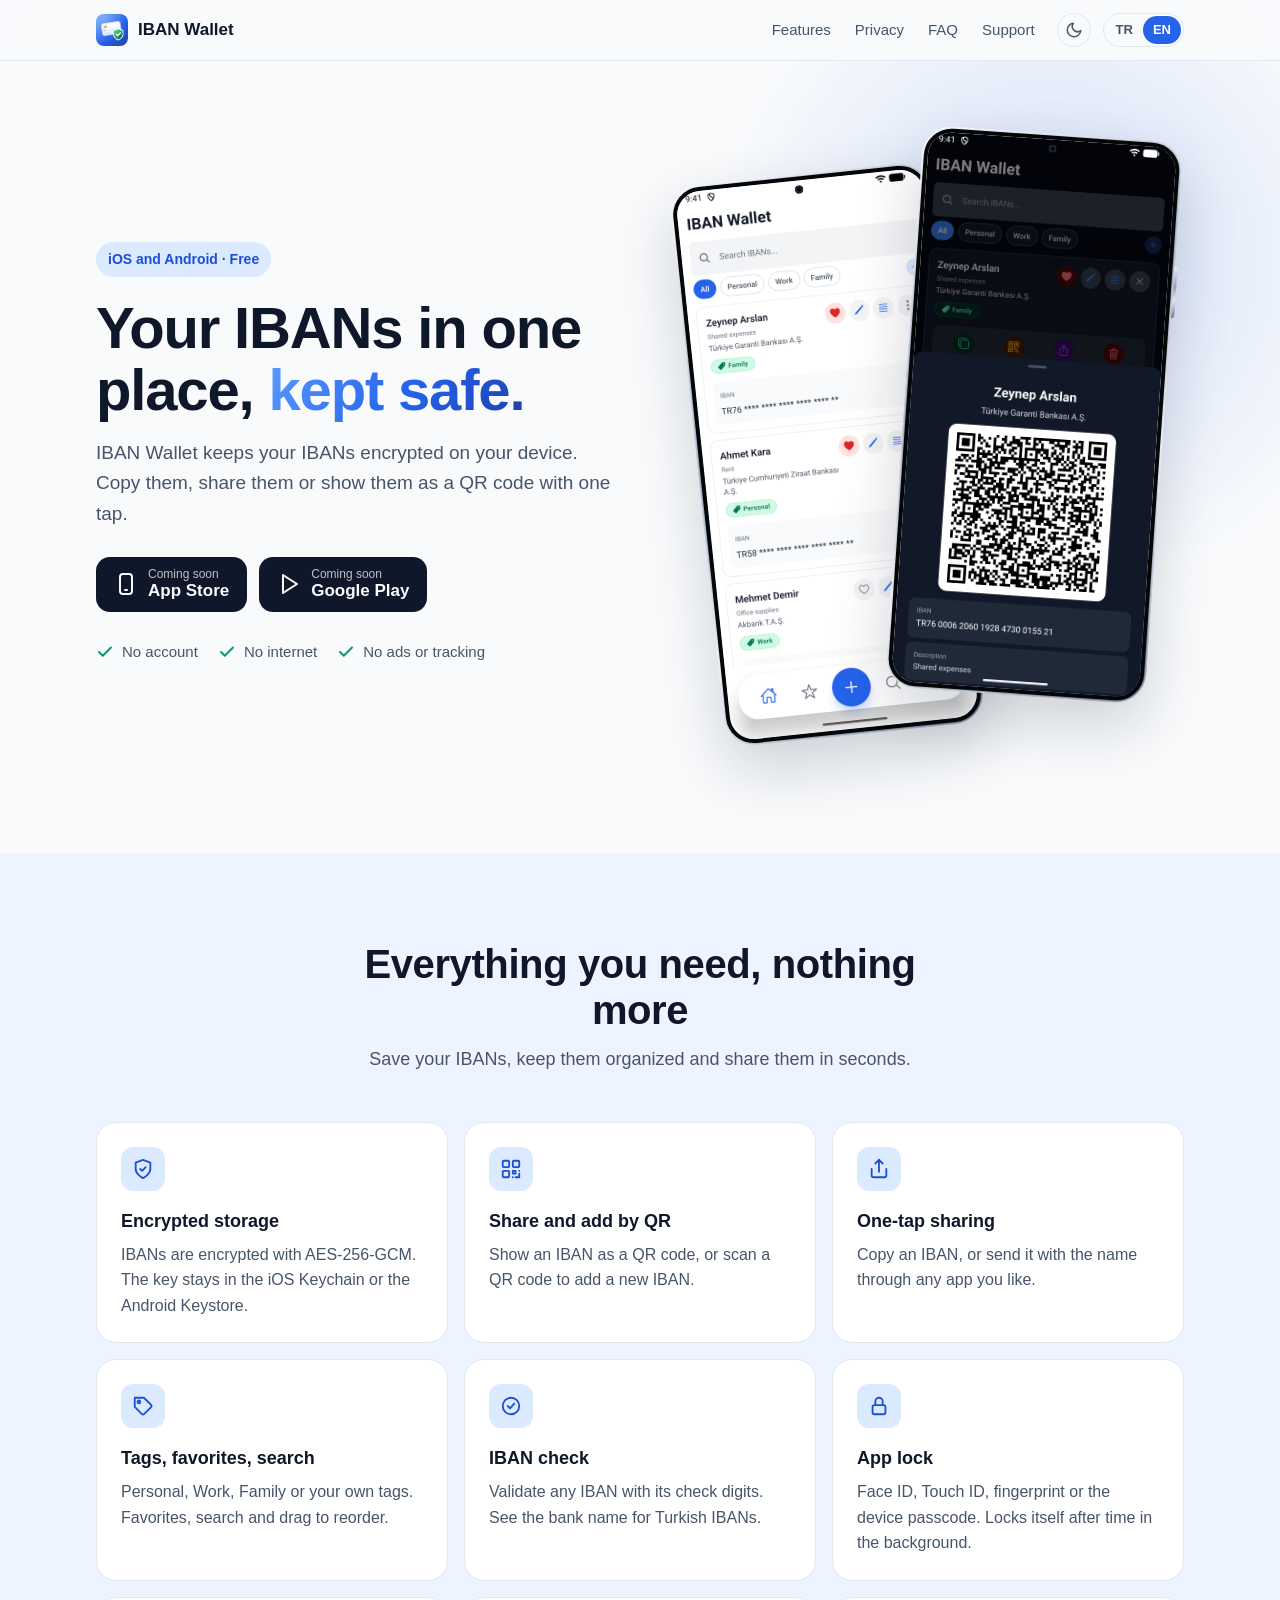
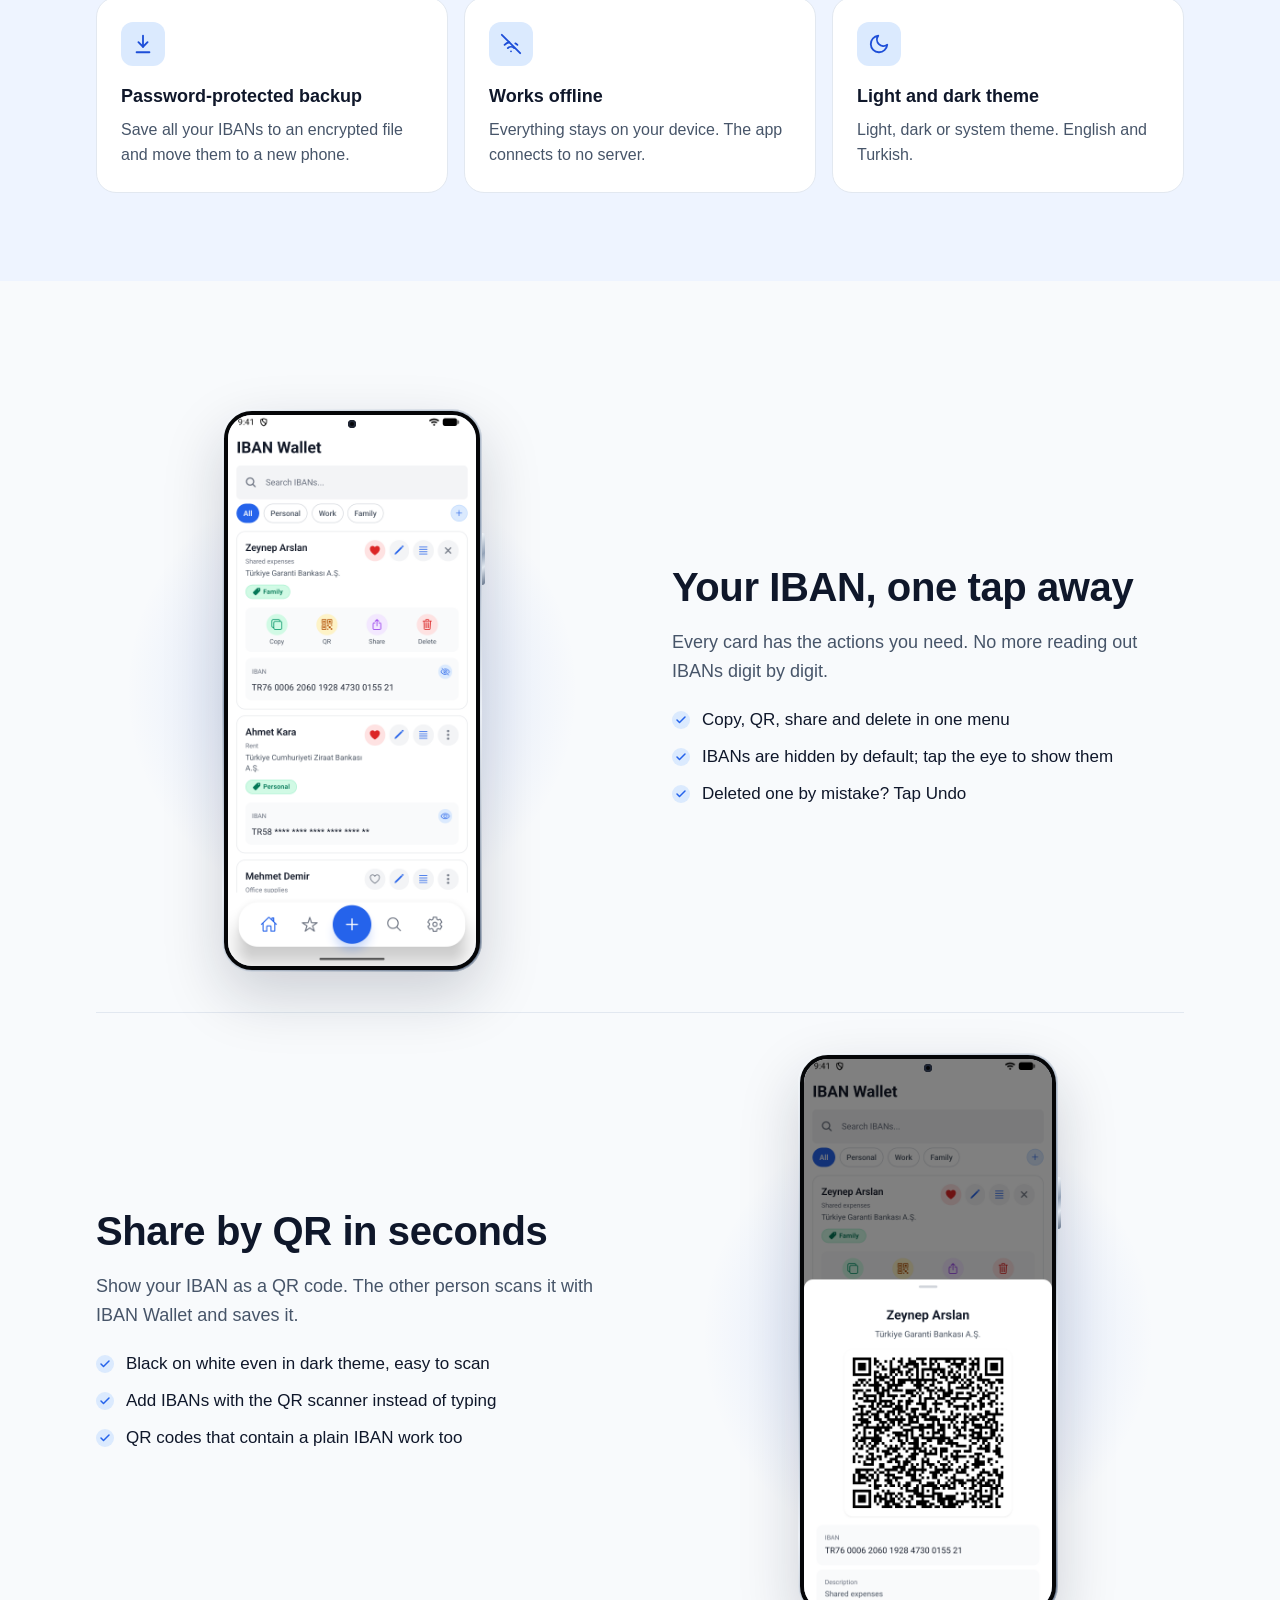
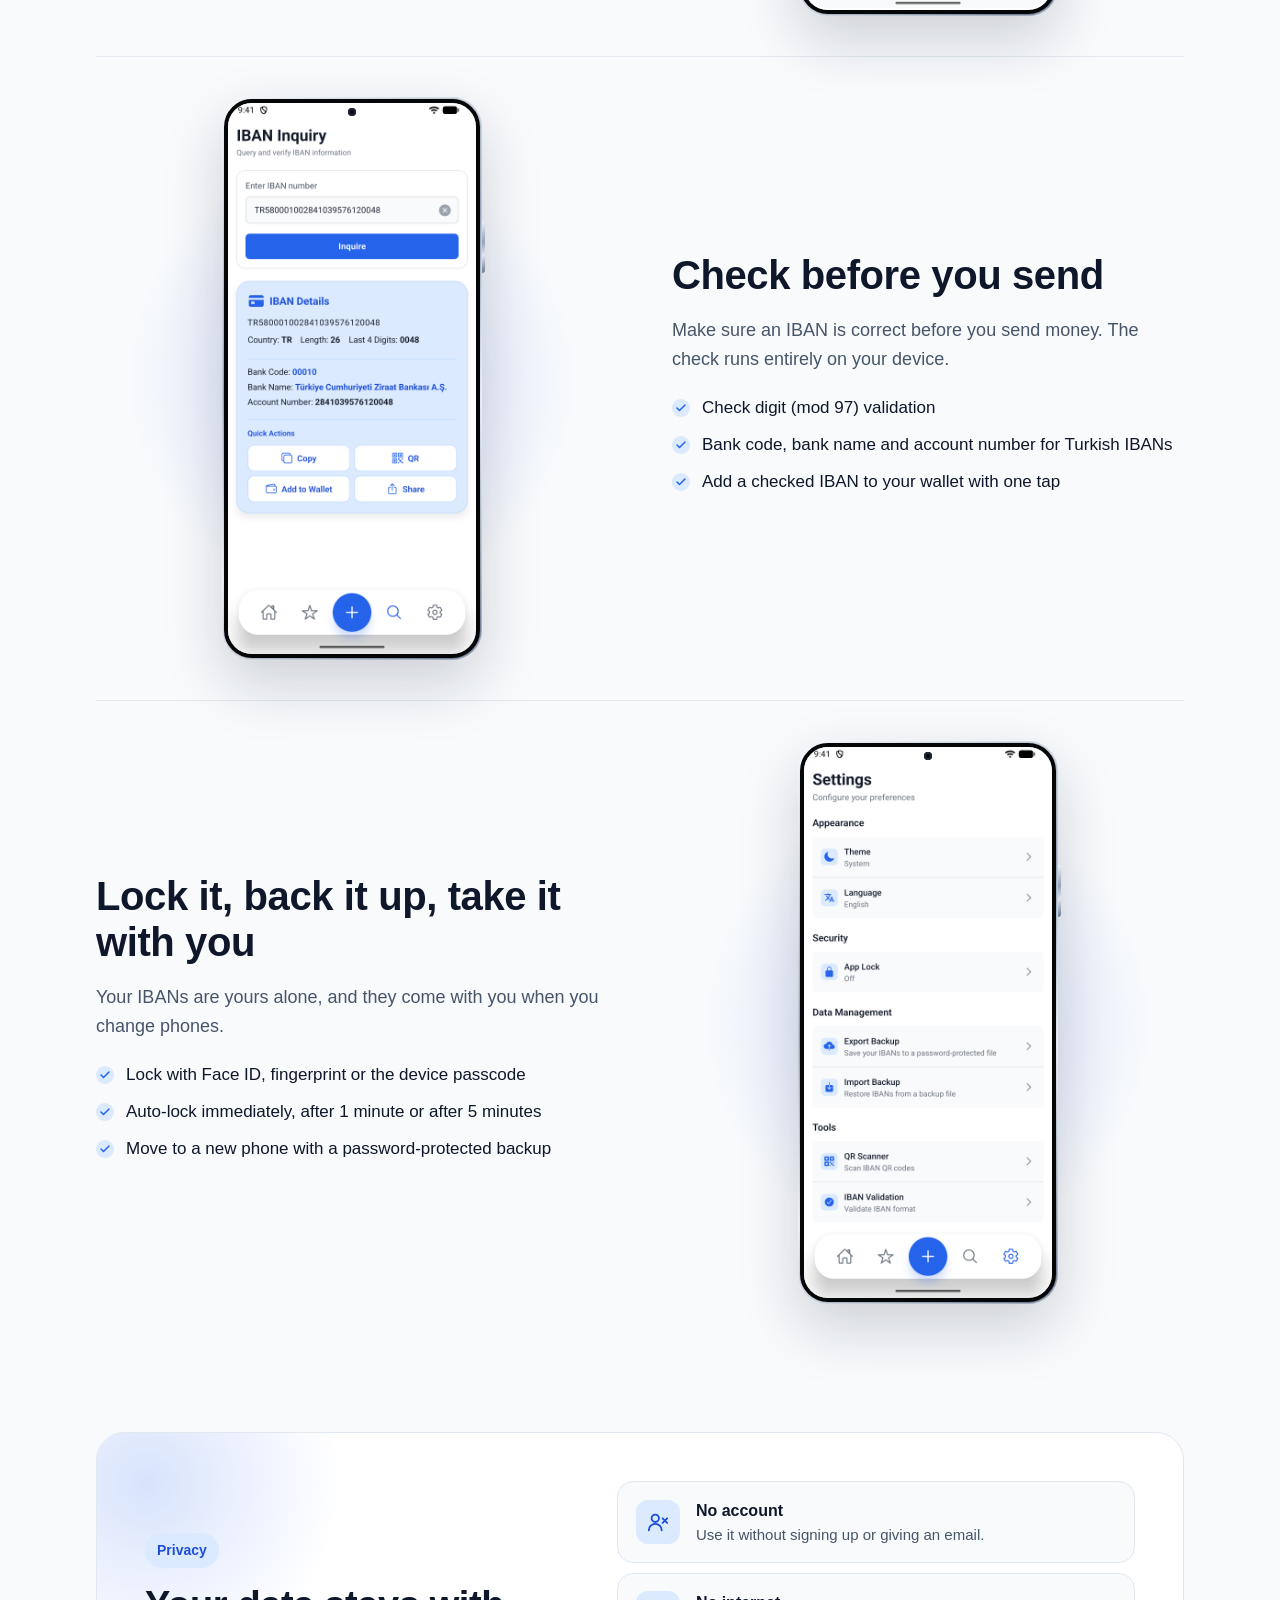
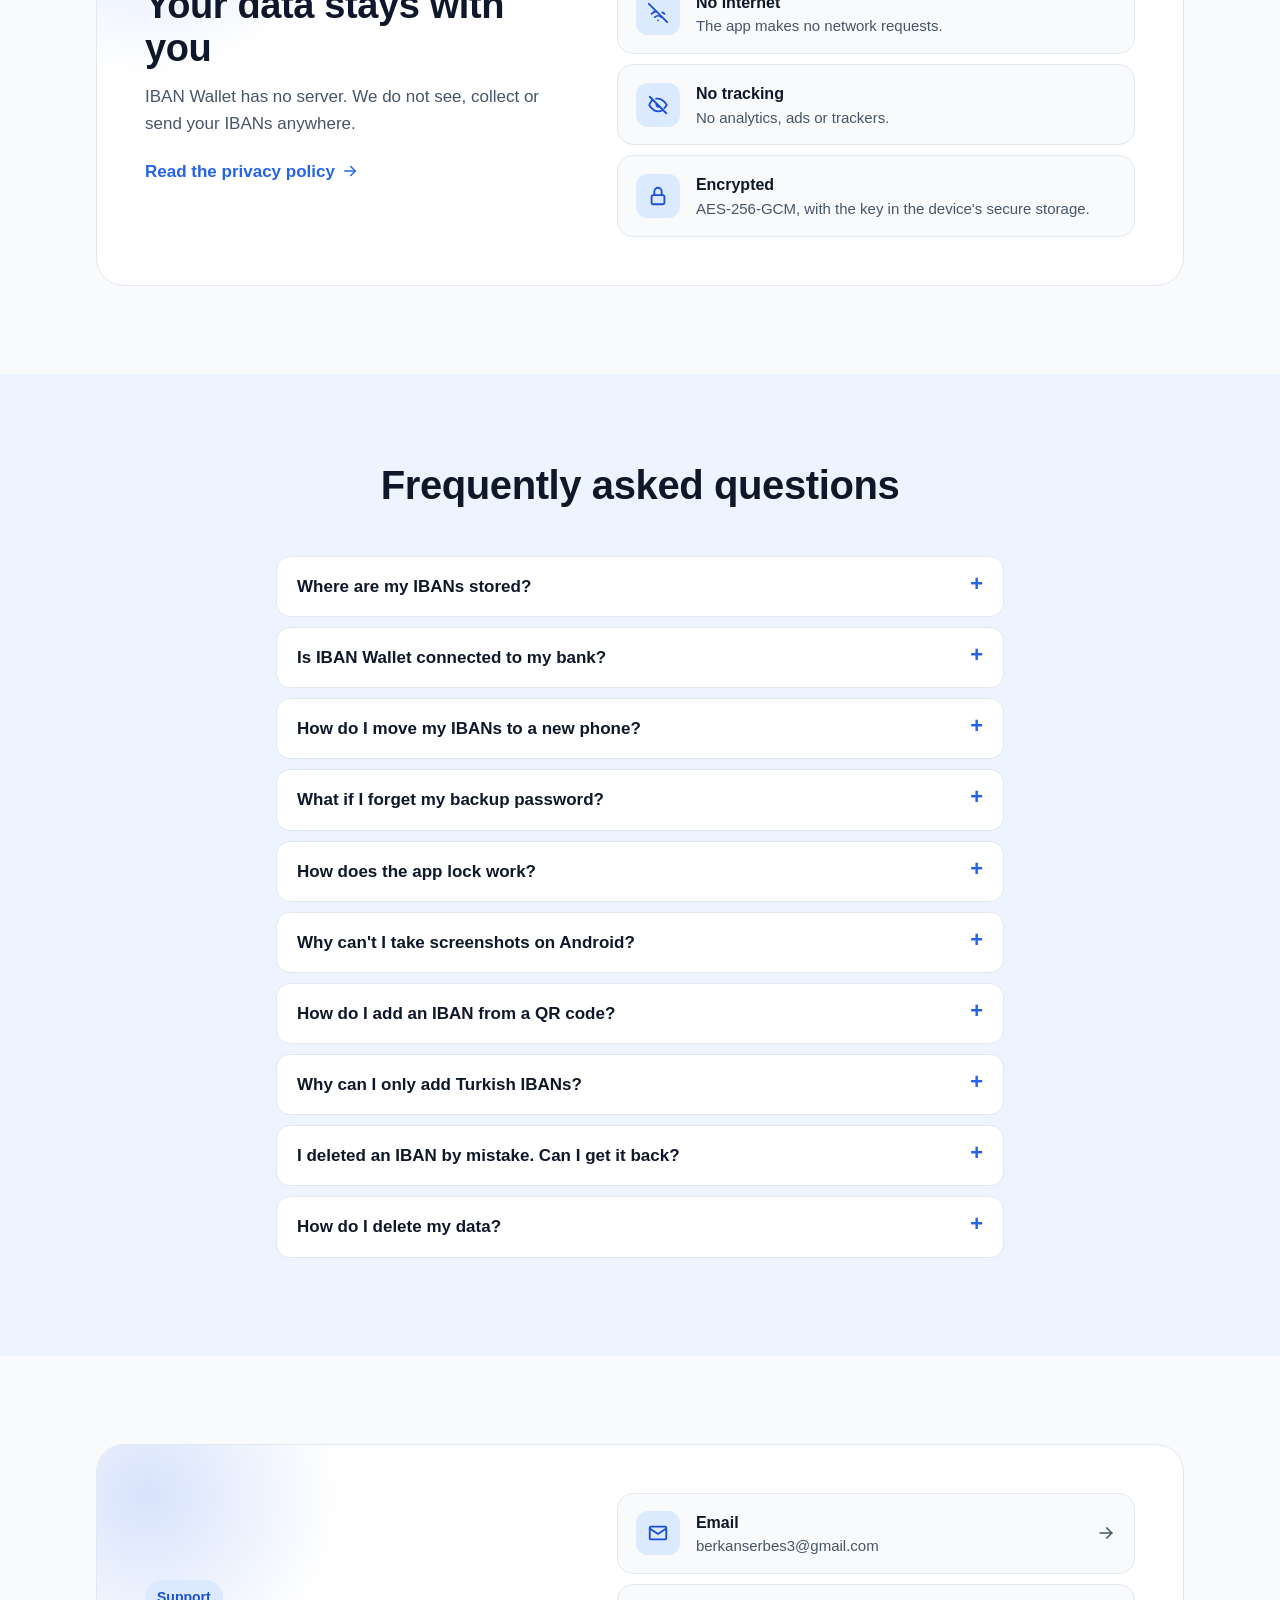
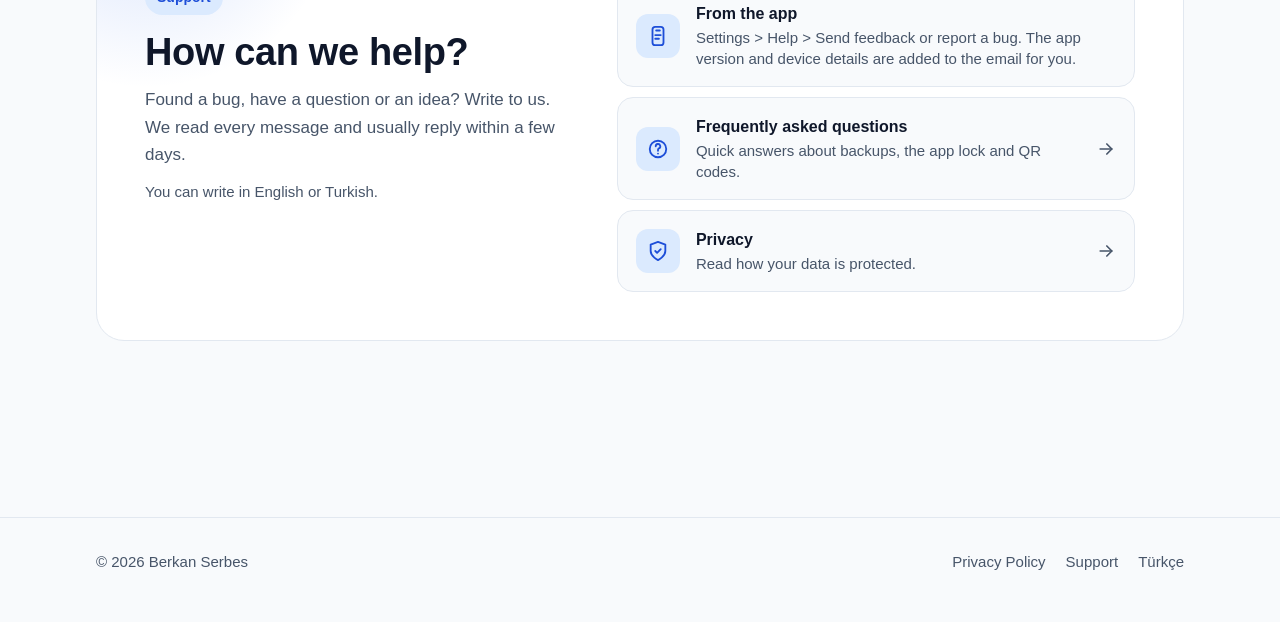
==== commit afa0f25f: "feat: Match privacy section to the support panel design Replace the blue privacy band with the same " ====
--- a/en/index.html
+++ b/en/index.html
@@ -212,17 +212,30 @@
 
     <section id="privacy" class="section" style="padding-top:0">
       <div class="container">
-        <div class="privacy-band">
-          <div>
+        <div class="panel">
+          <div class="panel-intro">
+            <span class="eyebrow">Privacy</span>
             <h2>Your data stays with you</h2>
             <p>IBAN Wallet has no server. We do not see, collect or send your IBANs anywhere.</p>
-            <a class="link" href="privacy/">Read the privacy policy →</a>
-          </div>
-          <div class="privacy-points">
-            <div><strong>No account</strong><span>Use it without signing up or giving an email.</span></div>
-            <div><strong>No internet</strong><span>The app makes no network requests.</span></div>
-            <div><strong>No tracking</strong><span>No analytics, ads or trackers.</span></div>
-            <div><strong>Encrypted</strong><span>AES-256-GCM, with the key in the device's secure storage.</span></div>
+            <a class="panel-link" href="privacy/">Read the privacy policy <svg viewBox="0 0 24 24" fill="none" stroke="currentColor" stroke-width="2" stroke-linecap="round" stroke-linejoin="round" aria-hidden="true"><path d="M5 12h14"/><path d="m13 6 6 6-6 6"/></svg></a>
+          </div>
+          <div class="panel-options">
+          <div class="option">
+            <span class="option-icon"><svg viewBox="0 0 24 24" fill="none" stroke="currentColor" stroke-width="2" stroke-linecap="round" stroke-linejoin="round" aria-hidden="true"><circle cx="9" cy="8" r="4"/><path d="M2 21a7 7 0 0 1 14 0"/><path d="m17 8 5 5M22 8l-5 5"/></svg></span>
+            <span class="option-text"><strong>No account</strong><span>Use it without signing up or giving an email.</span></span>
+          </div>
+          <div class="option">
+            <span class="option-icon"><svg viewBox="0 0 24 24" fill="none" stroke="currentColor" stroke-width="2" stroke-linecap="round" stroke-linejoin="round" aria-hidden="true"><path d="m2 2 20 20"/><path d="M8.5 16.5a5 5 0 0 1 7 0"/><path d="M5 12.9a10 10 0 0 1 5.2-2.8"/><path d="M19 12.9a10 10 0 0 0-2.3-1.6"/><path d="M12 20h.01"/></svg></span>
+            <span class="option-text"><strong>No internet</strong><span>The app makes no network requests.</span></span>
+          </div>
+          <div class="option">
+            <span class="option-icon"><svg viewBox="0 0 24 24" fill="none" stroke="currentColor" stroke-width="2" stroke-linecap="round" stroke-linejoin="round" aria-hidden="true"><path d="M3 3l18 18"/><path d="M10.6 10.6a2 2 0 0 0 2.8 2.8"/><path d="M9.9 5.1A10 10 0 0 1 12 5c6 0 9.5 7 9.5 7a17 17 0 0 1-2.6 3.4M6.1 6.1A17 17 0 0 0 2.5 12s3.5 7 9.5 7a9.7 9.7 0 0 0 4.4-1"/></svg></span>
+            <span class="option-text"><strong>No tracking</strong><span>No analytics, ads or trackers.</span></span>
+          </div>
+          <div class="option">
+            <span class="option-icon"><svg viewBox="0 0 24 24" fill="none" stroke="currentColor" stroke-width="2" stroke-linecap="round" stroke-linejoin="round" aria-hidden="true"><rect x="5" y="11" width="14" height="10" rx="2"/><path d="M8 11V7a4 4 0 0 1 8 0v4"/></svg></span>
+            <span class="option-text"><strong>Encrypted</strong><span>AES-256-GCM, with the key in the device's secure storage.</span></span>
+          </div>
           </div>
         </div>
       </div>
@@ -279,14 +292,14 @@
 
     <section id="support" class="section">
       <div class="container">
-        <div class="support">
-          <div class="support-intro">
+        <div class="panel">
+          <div class="panel-intro">
             <span class="eyebrow">Support</span>
             <h2>How can we help?</h2>
             <p>Found a bug, have a question or an idea? Write to us. We read every message and usually reply within a few days.</p>
-            <p class="support-meta">You can write in English or Turkish.</p>
-          </div>
-          <div class="support-options">
+            <p class="panel-meta">You can write in English or Turkish.</p>
+          </div>
+          <div class="panel-options">
           <a class="option" href="mailto:berkanserbes3@gmail.com?subject=IBAN%20Wallet%20Support">
             <span class="option-icon"><svg viewBox="0 0 24 24" fill="none" stroke="currentColor" stroke-width="2" stroke-linecap="round" stroke-linejoin="round" aria-hidden="true"><path d="M4 5h16a1 1 0 0 1 1 1v12a1 1 0 0 1-1 1H4a1 1 0 0 1-1-1V6a1 1 0 0 1 1-1z"/><path d="m3 7 9 6 9-6"/></svg></span>
             <span class="option-text"><strong>Email</strong><span>berkanserbes3@gmail.com</span></span>
--- a/style.css
+++ b/style.css
@@ -529,59 +529,6 @@
   background: var(--primary-soft) url("data:image/svg+xml,%3Csvg xmlns='http://www.w3.org/2000/svg' viewBox='0 0 24 24' fill='none' stroke='%232563eb' stroke-width='3' stroke-linecap='round' stroke-linejoin='round'%3E%3Cpath d='M20 6 9 17l-5-5'/%3E%3C/svg%3E") center / 12px no-repeat;
 }
 
-/* Privacy band */
-
-.privacy-band {
-  background: linear-gradient(135deg, #1e3a8a, #2563eb 55%, #3b82f6);
-  color: #ffffff;
-  border-radius: 28px;
-  padding: 56px 40px;
-  display: grid;
-  grid-template-columns: 1fr 1.2fr;
-  gap: 40px;
-  align-items: center;
-}
-
-.privacy-band h2 {
-  font-size: clamp(28px, 4vw, 40px);
-  line-height: 1.15;
-  margin: 0 0 12px;
-}
-
-.privacy-band p {
-  color: rgba(255, 255, 255, 0.85);
-  margin: 0 0 20px;
-}
-
-.privacy-band .link {
-  color: #ffffff;
-  font-weight: 600;
-}
-
-.privacy-points {
-  display: grid;
-  grid-template-columns: 1fr 1fr;
-  gap: 12px;
-}
-
-.privacy-points div {
-  background: rgba(255, 255, 255, 0.1);
-  border: 1px solid rgba(255, 255, 255, 0.18);
-  border-radius: 16px;
-  padding: 16px;
-}
-
-.privacy-points strong {
-  display: block;
-  font-size: 17px;
-  margin-bottom: 4px;
-}
-
-.privacy-points span {
-  color: rgba(255, 255, 255, 0.8);
-  font-size: 15px;
-}
-
 /* FAQ */
 
 details {
@@ -621,9 +568,9 @@
   color: var(--muted);
 }
 
-/* Support */
-
-.support {
+/* Panels (privacy, support) */
+
+.panel {
   position: relative;
   overflow: hidden;
   display: grid;
@@ -636,7 +583,7 @@
   padding: 48px;
 }
 
-.support::before {
+.panel::before {
   content: "";
   position: absolute;
   top: -160px;
@@ -647,28 +594,47 @@
   pointer-events: none;
 }
 
-.support-intro {
+.panel-intro {
   position: relative;
 }
 
-.support h2 {
+.panel h2 {
   font-size: clamp(28px, 4vw, 38px);
   line-height: 1.15;
   letter-spacing: -0.01em;
   margin: 16px 0 12px;
 }
 
-.support-intro p {
+.panel-intro p {
   color: var(--muted);
   margin: 0 0 12px;
 }
 
-.support-intro .support-meta {
+.panel-intro .panel-meta {
   font-size: 15px;
   margin: 0;
 }
 
-.support-options {
+.panel-link {
+  display: inline-flex;
+  align-items: center;
+  gap: 6px;
+  margin-top: 8px;
+  font-weight: 600;
+  text-decoration: none;
+}
+
+.panel-link svg {
+  width: 18px;
+  height: 18px;
+  transition: transform 0.15s;
+}
+
+.panel-link:hover svg {
+  transform: translateX(2px);
+}
+
+.panel-options {
   position: relative;
   display: grid;
   gap: 10px;
@@ -688,6 +654,10 @@
   transition: border-color 0.15s, transform 0.15s;
 }
 
+div.option {
+  grid-template-columns: 44px 1fr;
+}
+
 a.option:hover {
   border-color: var(--primary);
   transform: translateY(-1px);
@@ -796,8 +766,7 @@
   }
 
   .hero .container,
-  .show,
-  .privacy-band {
+  .show {
     grid-template-columns: 1fr;
   }
 
@@ -860,11 +829,7 @@
     text-align: left;
   }
 
-  .privacy-band {
-    padding: 40px 24px;
-  }
-
-  .support {
+  .panel {
     grid-template-columns: 1fr;
     gap: 28px;
     padding: 32px 20px;
@@ -876,8 +841,7 @@
     padding: 64px 0;
   }
 
-  .features,
-  .privacy-points {
+  .features {
     grid-template-columns: 1fr;
   }
 
